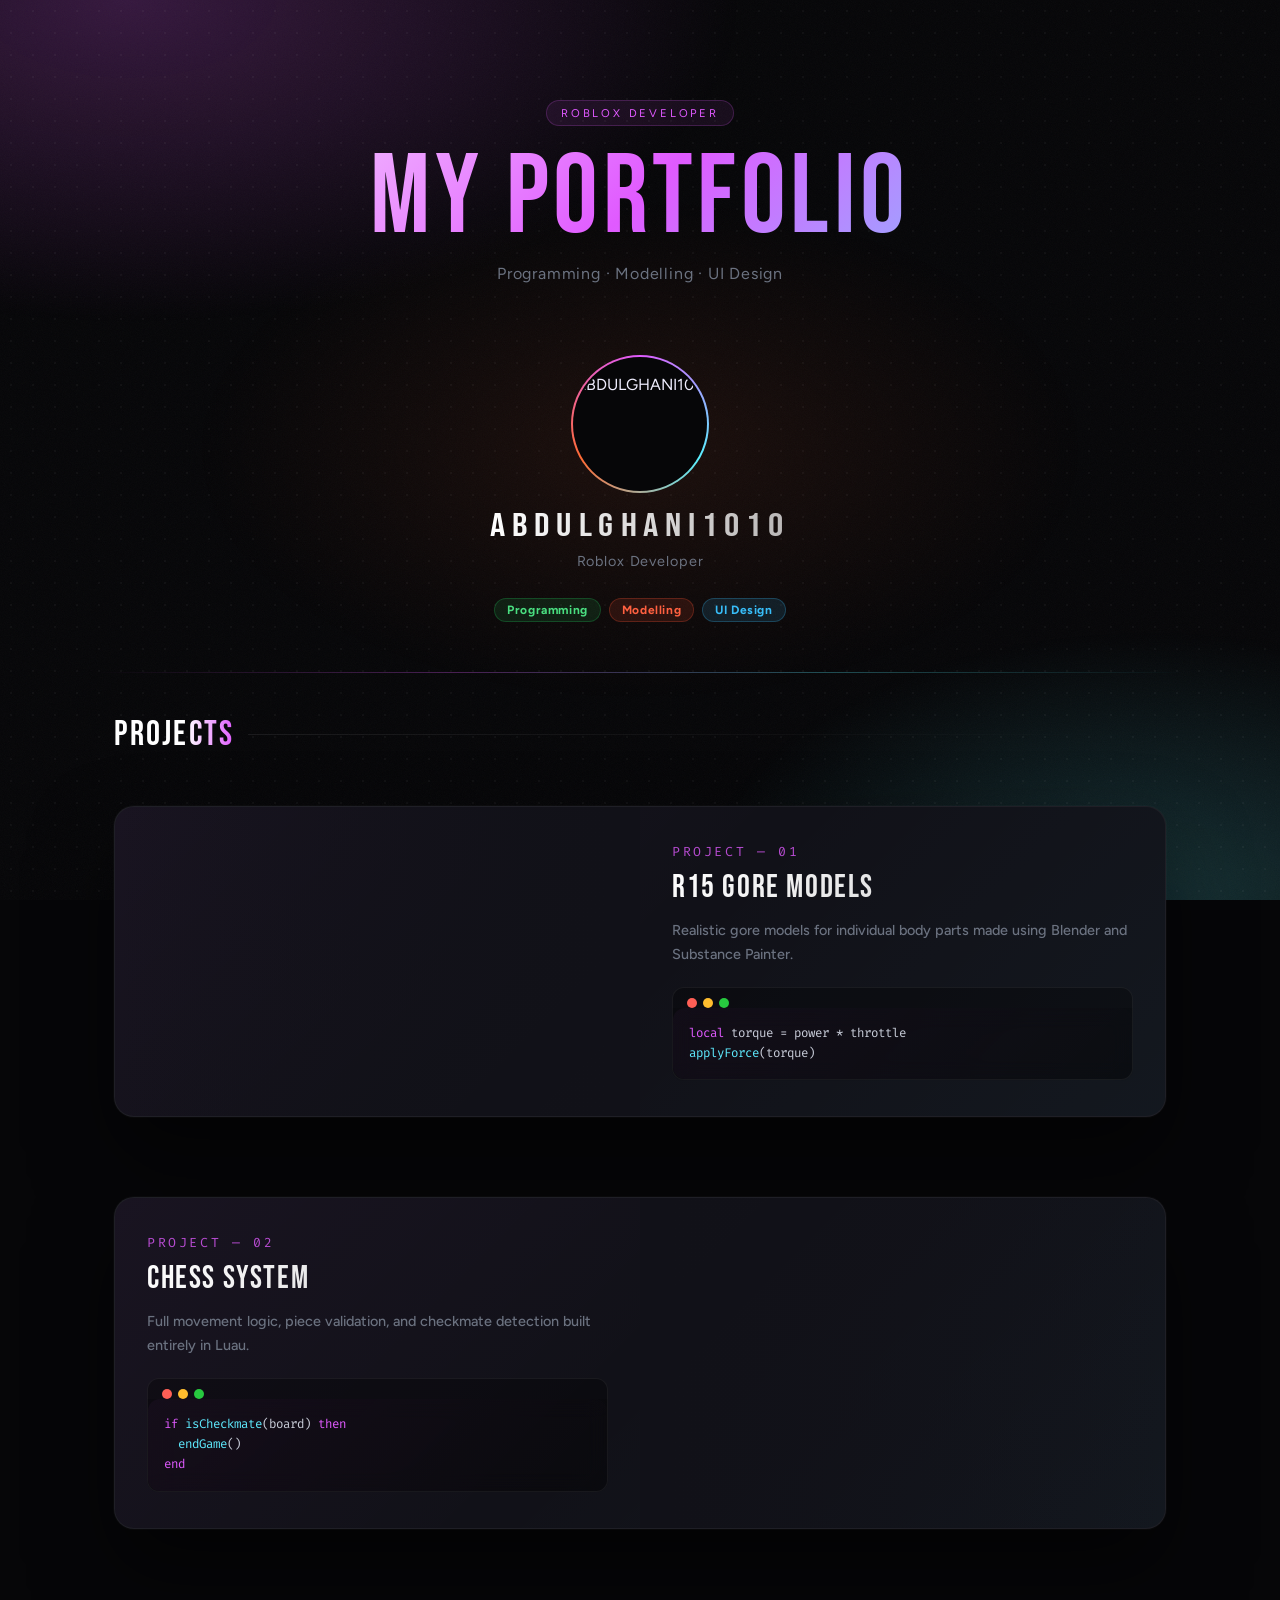
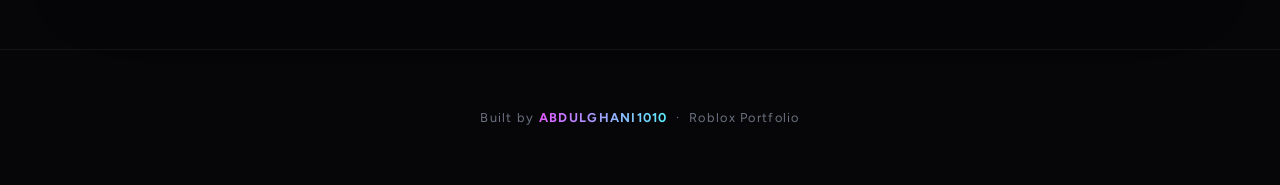
==== index.html @ f11e4d40 "Update index.html" ====
<!DOCTYPE html>
<html lang="en">
<head>
<meta charset="UTF-8">
<meta name="viewport" content="width=device-width, initial-scale=1.0">
<title>Roblox Portfolio</title>
<link href="https://fonts.googleapis.com/css2?family=Bebas+Neue&family=Figtree:wght@400;500;600;700&family=Fira+Code:wght@400;500&display=swap" rel="stylesheet">
<style>
:root {
  --bg: #060608;
  --surface: #0d0d12;
  --card: #111118;
  --border: rgba(255,255,255,0.06);
  --muted: #6b7280;
  --accent1: #e05aff;
  --accent2: #5af0ff;
  --accent3: #ff6b35;
  --text: #f0eeff;
}

* { box-sizing: border-box; }

body {
  margin: 0;
  font-family: 'Figtree', sans-serif;
  background: var(--bg);
  color: var(--text);
  overflow-x: hidden;
}

/* ── LAYERED BACKGROUND ── */
body::before {
  content: "";
  position: fixed;
  inset: 0;
  background:
    radial-gradient(ellipse 80% 60% at 10% 0%, rgba(224,90,255,0.22) 0%, transparent 60%),
    radial-gradient(ellipse 60% 50% at 90% 100%, rgba(90,240,255,0.18) 0%, transparent 60%),
    radial-gradient(ellipse 50% 40% at 50% 50%, rgba(255,107,53,0.09) 0%, transparent 70%);
  pointer-events: none;
  z-index: 0;
}

/* noise grain overlay */
body::after {
  content: "";
  position: fixed;
  inset: 0;
  opacity: 0.035;
  background-image: url("data:image/svg+xml,%3Csvg viewBox='0 0 256 256' xmlns='http://www.w3.org/2000/svg'%3E%3Cfilter id='n'%3E%3CfeTurbulence type='fractalNoise' baseFrequency='0.9' numOctaves='4' stitchTiles='stitch'/%3E%3C/filter%3E%3Crect width='100%25' height='100%25' filter='url(%23n)'/%3E%3C/svg%3E");
  background-size: 200px 200px;
  pointer-events: none;
  z-index: 0;
}

/* dot grid */
.dot-grid {
  position: fixed;
  inset: 0;
  background-image: radial-gradient(rgba(255,255,255,0.04) 1px, transparent 1px);
  background-size: 22px 22px;
  pointer-events: none;
  z-index: 0;
}

/* ── HEADER ── */
header {
  position: relative;
  text-align: center;
  padding: 100px 20px 20px;
  z-index: 1;
}

.header-label {
  display: inline-block;
  font-size: 0.7rem;
  letter-spacing: 0.25em;
  text-transform: uppercase;
  color: var(--accent1);
  background: rgba(224,90,255,0.08);
  border: 1px solid rgba(224,90,255,0.2);
  padding: 5px 14px;
  border-radius: 20px;
  margin-bottom: 20px;
}

h1 {
  font-size: clamp(3.5rem, 9vw, 7rem);
  font-family: 'Bebas Neue', sans-serif;
  font-weight: 400;
  margin: 0;
  line-height: 0.95;
  background: linear-gradient(135deg, #fff 0%, var(--accent1) 50%, var(--accent2) 100%);
  -webkit-background-clip: text;
  -webkit-text-fill-color: transparent;
  background-clip: text;
  letter-spacing: 0.04em;
}

.header-sub {
  color: var(--muted);
  font-size: 1rem;
  margin-top: 12px;
  letter-spacing: 0.05em;
}

/* ── SECTIONS ── */
section {
  max-width: 1100px;
  margin: auto;
  padding: 40px 24px;
  position: relative;
  z-index: 1;
}

/* ── SEPARATOR ── */
.separator {
  height: 1px;
  max-width: 1100px;
  margin: 10px auto 0;
  background: linear-gradient(to right, transparent, rgba(224,90,255,0.3), rgba(90,240,255,0.3), transparent);
  position: relative;
  z-index: 1;
}

/* ── PROFILE ── */
.profile {
  display: flex;
  flex-direction: column;
  align-items: center;
  text-align: center;
  gap: 18px;
}

.avatar-wrap {
  position: relative;
  display: inline-block;
}

.avatar-wrap::before {
  content: "";
  position: absolute;
  inset: -4px;
  border-radius: 50%;
  background: conic-gradient(var(--accent1), var(--accent2), var(--accent3), var(--accent1));
  animation: spin 4s linear infinite;
  z-index: 0;
}

.avatar-wrap::after {
  content: "";
  position: absolute;
  inset: -2px;
  border-radius: 50%;
  background: var(--bg);
  z-index: 1;
}

@keyframes spin { to { transform: rotate(360deg); } }

.profile img {
  position: relative;
  z-index: 2;
  width: 130px;
  height: 130px;
  border-radius: 50%;
  object-fit: cover;
  display: block;
}

.profile-info h2 {
  margin: 0 0 6px;
  font-family: 'Bebas Neue', sans-serif;
  font-size: 2rem;
  font-weight: 400;
  letter-spacing: 0.18em;
  transform: scaleX(1.18);
  display: inline-block;
  background: linear-gradient(90deg, #fff, rgba(255,255,255,0.7));
  -webkit-background-clip: text;
  -webkit-text-fill-color: transparent;
  background-clip: text;
}

.profile-info p {
  margin: 0;
  color: var(--muted);
  font-size: 0.9rem;
  letter-spacing: 0.06em;
}

.tags {
  display: flex;
  gap: 8px;
  flex-wrap: wrap;
  justify-content: center;
  margin-top: 10px;
}

.tag {
  font-size: 0.75rem;
  padding: 4px 12px;
  border-radius: 20px;
  font-weight: 700;
  letter-spacing: 0.05em;
}

.tag:nth-child(1) { background: rgba(34,197,94,0.12); color: #4ade80; border: 1px solid rgba(34,197,94,0.25); }
.tag:nth-child(2) { background: rgba(255,80,50,0.12); color: #ff6040; border: 1px solid rgba(255,80,50,0.25); }
.tag:nth-child(3) { background: rgba(56,189,248,0.12); color: #38bdf8; border: 1px solid rgba(56,189,248,0.25); }

/* ── SECTION HEADING ── */
.section-heading {
  display: flex;
  align-items: center;
  gap: 14px;
  margin-bottom: 50px;
}

.section-heading h2 {
  font-size: 2.2rem;
  font-family: 'Bebas Neue', sans-serif;
  font-weight: 400;
  letter-spacing: 0.06em;
  margin: 0;
  background: linear-gradient(90deg, #fff 60%, var(--accent1));
  -webkit-background-clip: text;
  -webkit-text-fill-color: transparent;
  background-clip: text;
}

.heading-line {
  flex: 1;
  height: 1px;
  background: linear-gradient(to right, rgba(255,255,255,0.08), transparent);
}

.heading-num {
  font-family: 'Fira Code', monospace;
  font-size: 0.7rem;
  color: var(--accent1);
  opacity: 0.6;
}

/* ── PROJECTS ── */
.project {
  display: grid;
  grid-template-columns: 1fr 1fr;
  gap: 0;
  margin-bottom: 80px;
  position: relative;
  border-radius: 20px;
  overflow: hidden;
  background: var(--card);
  border: 1px solid var(--border);
  box-shadow: 0 0 0 1px rgba(255,255,255,0.02), 0 40px 80px rgba(0,0,0,0.5);
  transition: box-shadow 0.4s;
}

.project::before {
  content: "";
  position: absolute;
  inset: 0;
  background: linear-gradient(135deg, rgba(224,90,255,0.04) 0%, transparent 50%, rgba(90,240,255,0.03) 100%);
  pointer-events: none;
  z-index: 0;
}

.project:hover {
  box-shadow: 0 0 0 1px rgba(224,90,255,0.15), 0 60px 100px rgba(0,0,0,0.6), 0 0 60px rgba(224,90,255,0.06);
}

.project.reverse {
  direction: rtl;
}
.project.reverse > * {
  direction: ltr;
}

/* accent bar on hover */
.project::after {
  content: "";
  position: absolute;
  top: 0; left: 0; right: 0;
  height: 2px;
  background: linear-gradient(90deg, var(--accent1), var(--accent2));
  opacity: 0;
  transition: opacity 0.3s;
}
.project:hover::after { opacity: 1; }

.media {
  position: relative;
  min-height: 260px;
  overflow: hidden;
}

/* ── UPDATED GRADIENT FADE ── */
.media::after {
  content: "";
  position: absolute;
  inset: 0;
  /* Fades from transparent to the card color exactly in the center */
  background: linear-gradient(to right, transparent 0%, var(--card) 95%);
  pointer-events: none;
  z-index: 1;
}

/* For alternate projects, reverse the gradient direction */
.project.reverse .media::after {
  background: linear-gradient(to left, transparent 0%, var(--card) 95%);
  transform: none; /* Removes the tilt */
}

.media video {
  width: 100%;
  height: 100%;
  object-fit: cover;
  display: block;
  opacity: 0.85;
  transition: opacity 0.3s, transform 0.5s;
}

.project:hover .media video {
  opacity: 1;
  transform: scale(1.03);
}

.content {
  padding: 36px 32px;
  display: flex;
  flex-direction: column;
  justify-content: center;
  position: relative;
  z-index: 1;
}

.project-num {
  font-family: 'Fira Code', monospace;
  font-size: 0.82rem;
  color: var(--accent1);
  letter-spacing: 0.2em;
  margin-bottom: 10px;
  opacity: 0.8;
}

.content h3 {
  margin: 0 0 12px;
  font-family: 'Bebas Neue', sans-serif;
  font-size: 2rem;
  font-weight: 400;
  letter-spacing: 0.05em;
  line-height: 1.1;
  background: linear-gradient(135deg, #fff 0%, rgba(255,255,255,0.75) 100%);
  -webkit-background-clip: text;
  -webkit-text-fill-color: transparent;
  background-clip: text;
}

.content p {
  color: var(--muted);
  font-size: 0.9rem;
  line-height: 1.7;
  margin: 0 0 20px;
  font-family: 'Figtree', sans-serif;
  font-weight: 500;
}

pre {
  background: rgba(0,0,0,0.4);
  padding: 16px;
  border-radius: 12px;
  overflow-x: auto;
  font-size: 0.78rem;
  border: 1px solid rgba(255,255,255,0.06);
  margin: 0;
  position: relative;
  backdrop-filter: blur(10px);
}

pre::before {
  content: "";
  position: absolute;
  inset: 0;
  border-radius: 12px;
  background: linear-gradient(135deg, rgba(224,90,255,0.04), transparent);
  pointer-events: none;
}

code {
  font-family: 'Fira Code', monospace;
  color: #c9d1d9;
  line-height: 1.6;
}

/* syntax highlights */
code .kw  { color: var(--accent1); }
code .fn  { color: var(--accent2); }
code .str { color: var(--accent3); }
code .num { color: #79c0ff; }

/* code window dots */
.code-wrap {
  position: relative;
}
.code-dots {
  display: flex;
  gap: 6px;
  padding: 10px 14px 0;
  background: rgba(0,0,0,0.3);
  border-radius: 12px 12px 0 0;
  border: 1px solid rgba(255,255,255,0.06);
  border-bottom: none;
}
.code-dots span {
  width: 10px; height: 10px; border-radius: 50%;
}
.code-dots span:nth-child(1) { background: #ff5f56; }
.code-dots span:nth-child(2) { background: #ffbd2e; }
.code-dots span:nth-child(3) { background: #27c93f; }
.code-wrap pre {
  border-top-left-radius: 0;
  border-top-right-radius: 0;
  border-top: none;
}

/* ── FOOTER ── */
footer {
  text-align: center;
  padding: 60px 20px;
  position: relative;
  z-index: 1;
  color: var(--muted);
  font-size: 0.8rem;
  letter-spacing: 0.1em;
  border-top: 1px solid var(--border);
}

footer span {
  background: linear-gradient(90deg, var(--accent1), var(--accent2));
  -webkit-background-clip: text;
  -webkit-text-fill-color: transparent;
  background-clip: text;
  font-weight: 700;
}

/* ── SCROLL FADE IN ── */
.fade-in {
  opacity: 0;
  transform: translateY(28px);
  transition: opacity 0.7s ease, transform 0.7s ease;
}
.fade-in.visible {
  opacity: 1;
  transform: none;
}

@media (max-width: 768px) {
  .project, .project.reverse {
    grid-template-columns: 1fr;
    direction: ltr;
  }
  .media { min-height: 200px; }
  .media::after { background: linear-gradient(to top, var(--card) 0%, transparent 60%) !important; }
  .content { padding: 24px 20px; }
}
</style>
</head>
<body>
<div class="dot-grid"></div>

<header>
  <div class="header-label">Roblox Developer</div>
  <h1>My Portfolio</h1>
  <p class="header-sub">Programming · Modelling · UI Design</p>
</header>

<section>
  <div class="profile fade-in">
    <div class="avatar-wrap">
      <img src="https://tr.rbxcdn.com/30DAY-AvatarHeadshot-11697BC1179169B8BC1C5630C029A08D-Png/150/150/AvatarHeadshot/Webp/noFilter" alt="ABDULGHANI1010">
    </div>
    <div class="profile-info">
      <h2>ABDULGHANI1010</h2>
      <p>Roblox Developer</p>
    </div>
    <div class="tags">
      <div class="tag">Programming</div>
      <div class="tag">Modelling</div>
      <div class="tag">UI Design</div>
    </div>
  </div>
</section>

<div class="separator"></div>

<section>
  <div class="section-heading fade-in">
    <h2>Projects</h2>
    <div class="heading-line"></div>
  </div>
  <div id="projects"></div>
</section>

<footer>
  Built by <span>ABDULGHANI1010</span> &nbsp;·&nbsp; Roblox Portfolio
</footer>

<script>
const projectData = [
  {
    title: "R15 Gore Models",
    desc: "Realistic gore models for individual body parts made using Blender and Substance Painter.",
    video: "https://www.w3schools.com/html/mov_bbb.mp4",
    code: `<span class="kw">local</span> torque = power * throttle\n<span class="fn">applyForce</span>(torque)`
  },
  {
    title: "Chess System",
    desc: "Full movement logic, piece validation, and checkmate detection built entirely in Luau.",
    video: "https://www.w3schools.com/html/mov_bbb.mp4",
    code: `<span class="kw">if</span> <span class="fn">isCheckmate</span>(board) <span class="kw">then</span>\n  <span class="fn">endGame</span>()\n<span class="kw">end</span>`
  }
];

const container = document.getElementById("projects");

projectData.forEach((p, i) => {
  const project = document.createElement("div");
  project.className = "project fade-in" + (i % 2 === 1 ? " reverse" : "");

  project.innerHTML = `
    <div class="media">
      <video src="${p.video}" autoplay muted loop playsinline></video>
    </div>
    <div class="content">
      <div class="project-num">PROJECT — 0${i + 1}</div>
      <h3>${p.title}</h3>
      <p>${p.desc}</p>
      <div class="code-wrap">
        <div class="code-dots">
          <span></span><span></span><span></span>
        </div>
        <pre><code>${p.code}</code></pre>
      </div>
    </div>
  `;
  container.appendChild(project);
});

// scroll fade in
const observer = new IntersectionObserver((entries) => {
  entries.forEach((e, idx) => {
    if (e.isIntersecting) {
      setTimeout(() => e.target.classList.add("visible"), idx * 80);
      observer.unobserve(e.target);
    }
  });
}, { threshold: 0.1 });

document.querySelectorAll(".fade-in").forEach(el => observer.observe(el));
</script>
</body>
</html>
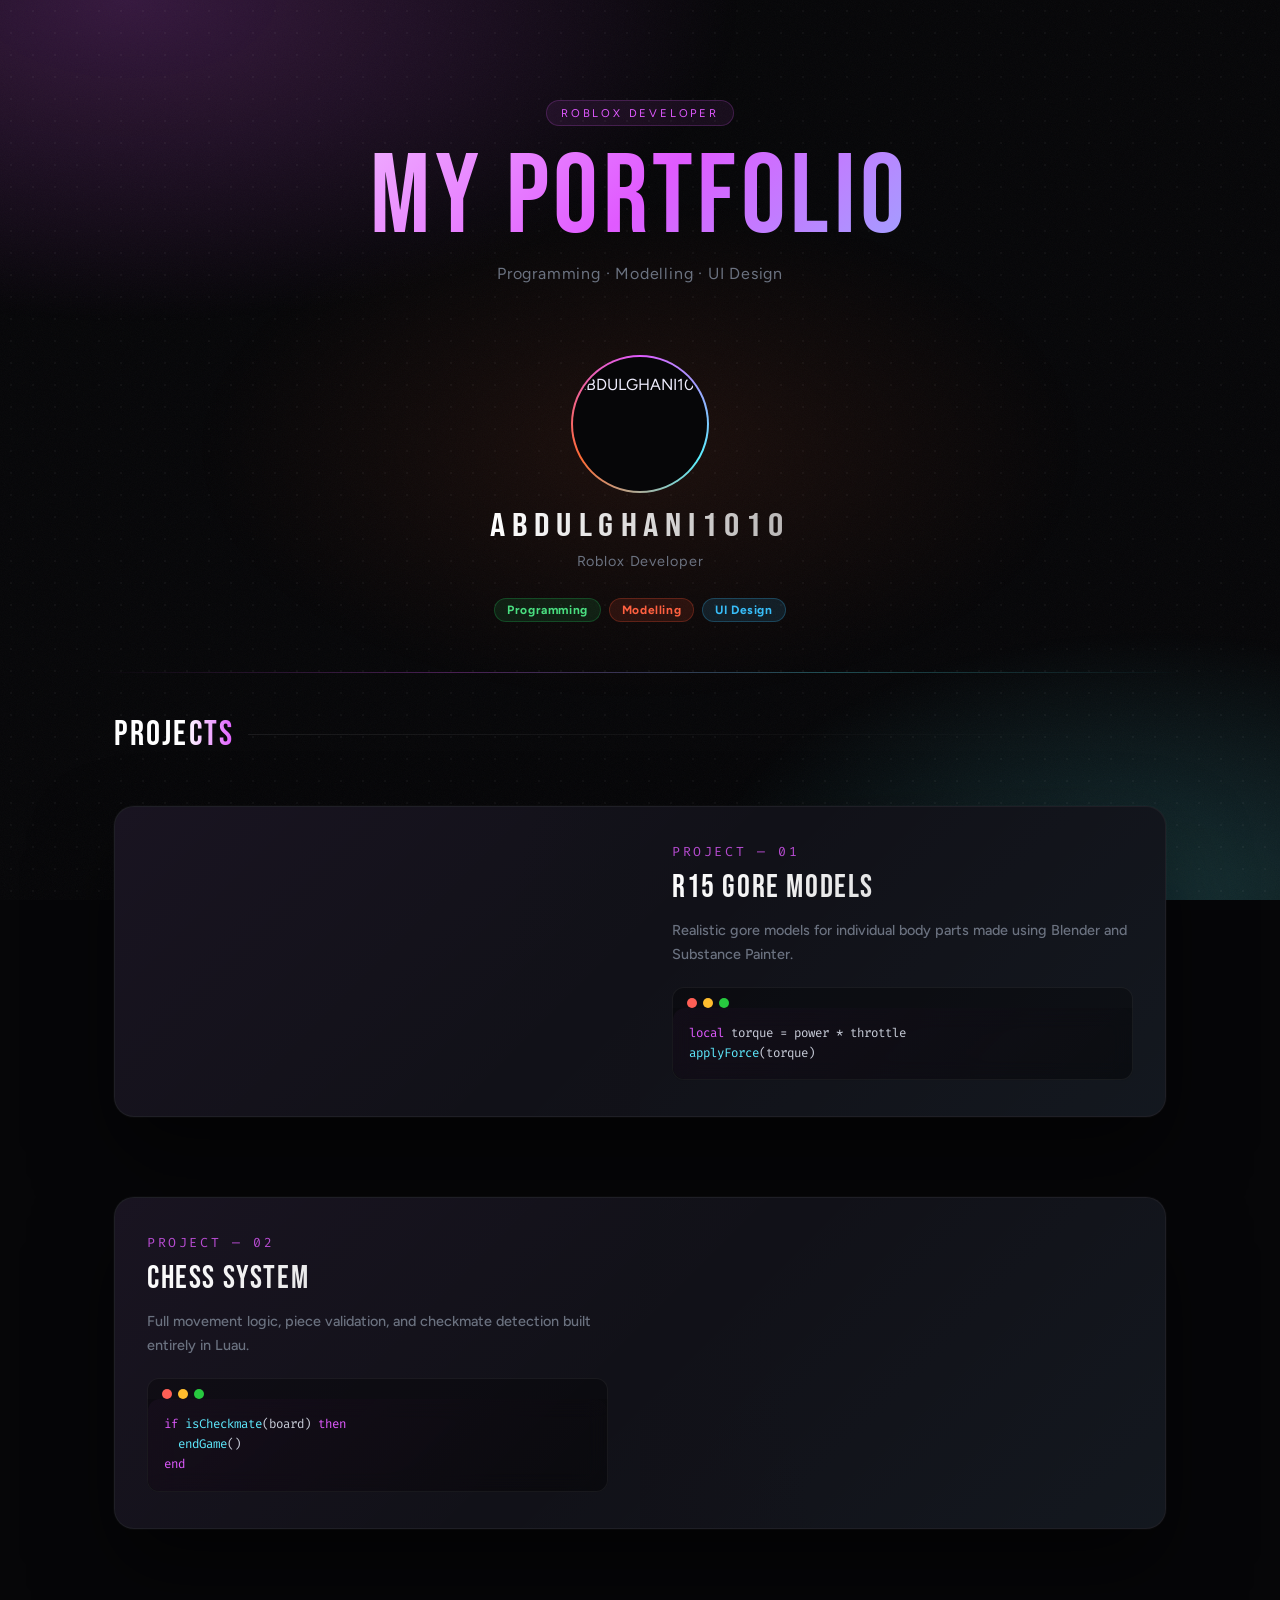
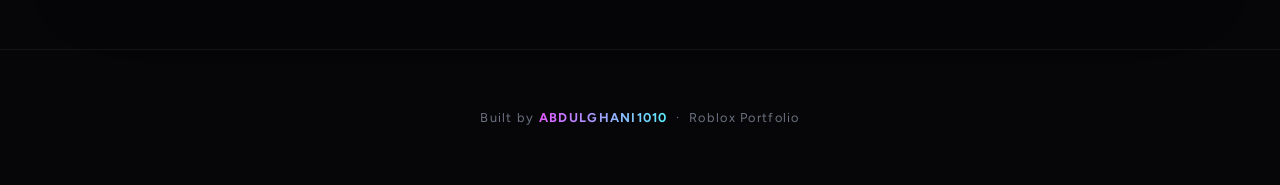
==== commit 8022a63c: "Update gradient transition styles in index.html" ====
--- a/index.html
+++ b/index.html
@@ -295,21 +295,25 @@
   overflow: hidden;
 }
 
-/* ── UPDATED GRADIENT FADE ── */
+/* ── SHORTER, TILTED TRANSITION ── */
 .media::after {
   content: "";
   position: absolute;
-  inset: 0;
-  /* Fades from transparent to the card color exactly in the center */
-  background: linear-gradient(to right, transparent 0%, var(--card) 95%);
+  /* Increased inset to ensure the skew doesn't show gaps at the edges */
+  inset: -10% -25%; 
+  /* The gradient now stays transparent until 60%, making the fade 'shorter' */
+  background: linear-gradient(to right, transparent 60%, var(--card) 85%);
+  transform: skewX(-12deg);
+  transform-origin: bottom right;
   pointer-events: none;
   z-index: 1;
 }
 
-/* For alternate projects, reverse the gradient direction */
+/* Reverse logic for alternating projects */
 .project.reverse .media::after {
-  background: linear-gradient(to left, transparent 0%, var(--card) 95%);
-  transform: none; /* Removes the tilt */
+  background: linear-gradient(to left, transparent 60%, var(--card) 85%);
+  transform: skewX(12deg);
+  transform-origin: bottom left;
 }
 
 .media video {
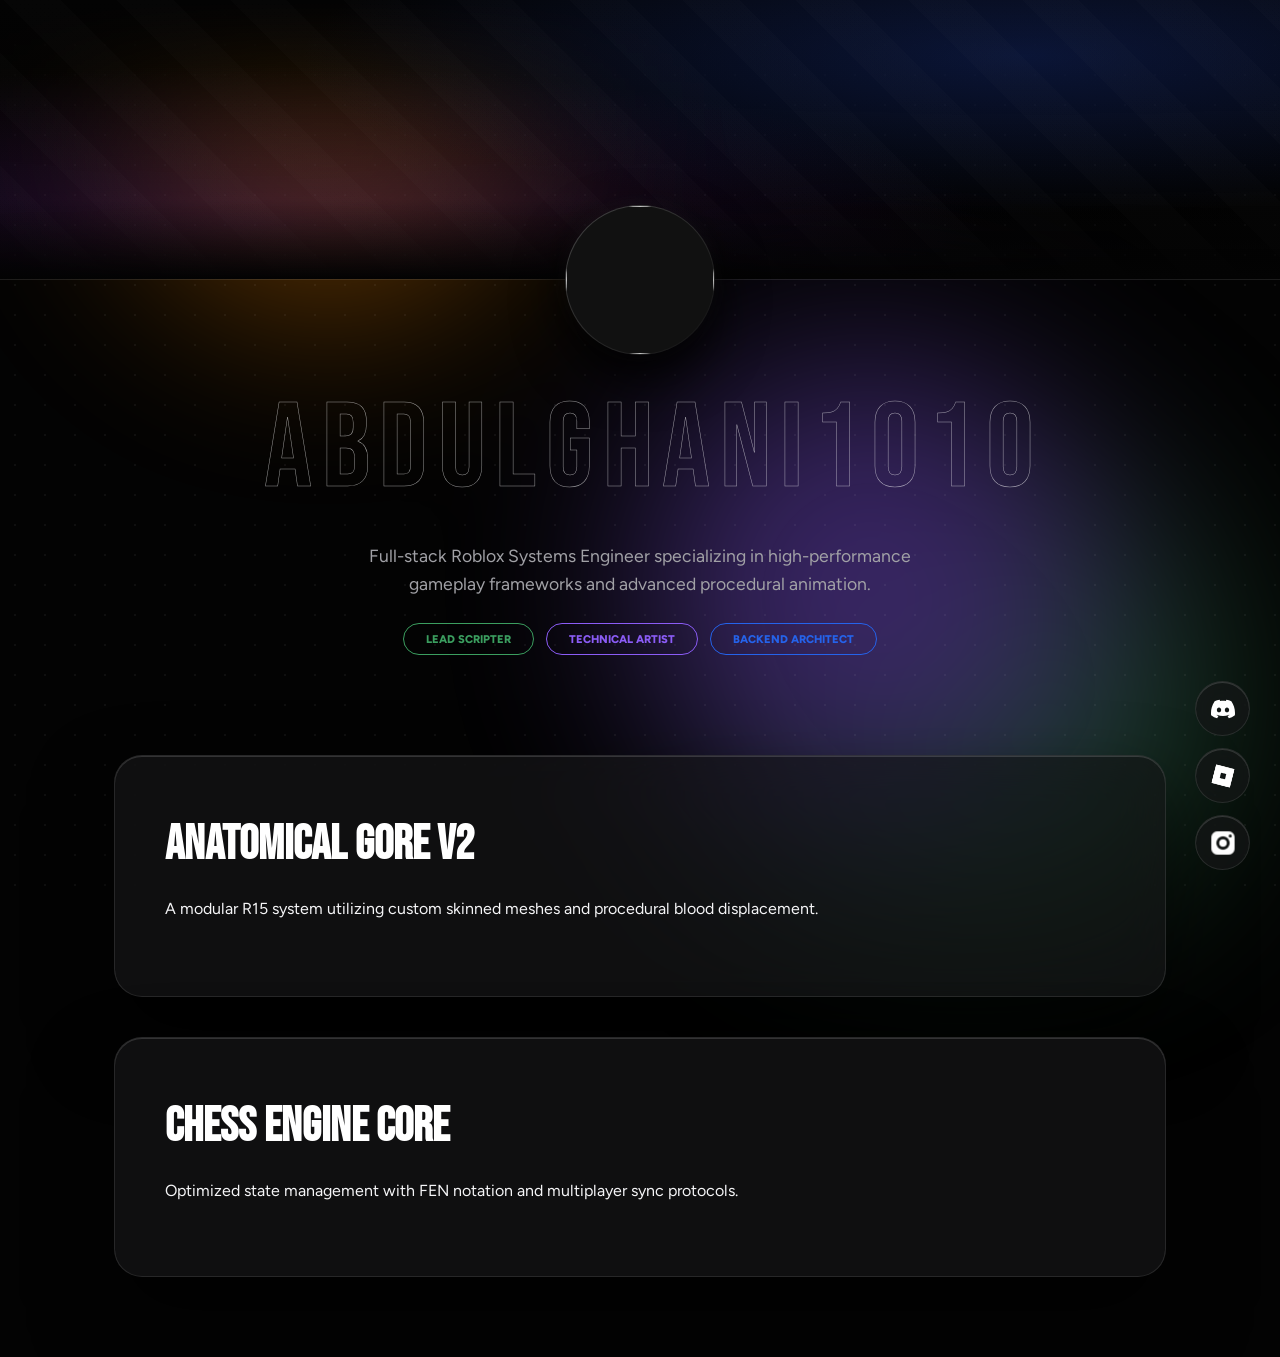
==== commit 588a62b7: "Rename" ====
--- a/index.html
+++ b/index.html
@@ -3,19 +3,27 @@
 <head>
 <meta charset="UTF-8">
 <meta name="viewport" content="width=device-width, initial-scale=1.0">
-<title>Roblox Portfolio</title>
-<link href="https://fonts.googleapis.com/css2?family=Bebas+Neue&family=Figtree:wght@400;500;600;700&family=Fira+Code:wght@400;500&display=swap" rel="stylesheet">
+<title>Roblox Portfolio | ABDULGHANI1010</title>
+<link href="https://fonts.googleapis.com/css2?family=Bebas+Neue&family=Figtree:wght@300;400;500;600;700&family=Fira+Code:wght@400;500&display=swap" rel="stylesheet">
 <style>
 :root {
-  --bg: #060608;
-  --surface: #0d0d12;
-  --card: #111118;
-  --border: rgba(255,255,255,0.06);
-  --muted: #6b7280;
-  --accent1: #e05aff;
-  --accent2: #5af0ff;
-  --accent3: #ff6b35;
-  --text: #f0eeff;
+  --bg: #030303;
+  --card: rgba(22, 22, 24, 0.7);
+  --border: rgba(255, 255, 255, 0.1);
+  --rim-light: rgba(255, 255, 255, 0.15);
+  --muted: #a1a1a6; 
+  --text: #f5f5f7;
+  --glass: blur(24px) saturate(160%);
+  --banner-grad: linear-gradient(135deg, #444 0%, #111 100%);
+  
+  --badge-green: #3b9e5f;
+  --badge-purple: #8b5cf6;
+  --badge-blue: #2563eb;
+
+  --rbx-keyword: #f86d7c;
+  --rbx-function: #84d6f7;
+  --rbx-string: #adf195;
+  --rbx-comment: #666666;
 }
 
 * { box-sizing: border-box; }
@@ -28,540 +36,386 @@
   overflow-x: hidden;
 }
 
-/* ── LAYERED BACKGROUND ── */
-body::before {
-  content: "";
+/* ── BACKGROUND GLOW EFFECT ── */
+.glow-container {
   position: fixed;
   inset: 0;
-  background:
-    radial-gradient(ellipse 80% 60% at 10% 0%, rgba(224,90,255,0.22) 0%, transparent 60%),
-    radial-gradient(ellipse 60% 50% at 90% 100%, rgba(90,240,255,0.18) 0%, transparent 60%),
-    radial-gradient(ellipse 50% 40% at 50% 50%, rgba(255,107,53,0.09) 0%, transparent 70%);
-  pointer-events: none;
-  z-index: 0;
-}
-
-/* noise grain overlay */
-body::after {
-  content: "";
+  z-index: -2;
+  overflow: hidden;
+  filter: blur(100px);
+  opacity: 0.4;
+}
+
+.glow-blob {
+  position: absolute;
+  border-radius: 50%;
+  animation: move 20s infinite alternate;
+}
+
+.orange { width: 400px; height: 400px; background: #ff8c00; top: -10%; left: 10%; }
+.green { width: 500px; height: 500px; background: #3b9e5f; bottom: -5%; right: 5%; animation-delay: -5s; }
+.purple { width: 450px; height: 450px; background: #8b5cf6; top: 40%; left: 50%; animation-delay: -10s; }
+
+@keyframes move {
+  from { transform: translate(0, 0) scale(1); }
+  to { transform: translate(100px, 50px) scale(1.1); }
+}
+
+.bg-layer {
   position: fixed;
   inset: 0;
-  opacity: 0.035;
-  background-image: url("data:image/svg+xml,%3Csvg viewBox='0 0 256 256' xmlns='http://www.w3.org/2000/svg'%3E%3Cfilter id='n'%3E%3CfeTurbulence type='fractalNoise' baseFrequency='0.9' numOctaves='4' stitchTiles='stitch'/%3E%3C/filter%3E%3Crect width='100%25' height='100%25' filter='url(%23n)'/%3E%3C/svg%3E");
-  background-size: 200px 200px;
-  pointer-events: none;
-  z-index: 0;
-}
-
-/* dot grid */
-.dot-grid {
-  position: fixed;
+  z-index: -1;
+  background-image: radial-gradient(rgba(255,255,255,0.05) 1.5px, transparent 1.5px);
+  background-size: 30px 30px;
+}
+
+/* ── ELEGANT BANNER ── */
+.banner {
+  width: 100%;
+  height: 280px;
+  position: relative;
+  background: transparent;
+  display: flex;
+  align-items: center;
+  justify-content: center;
+  overflow: hidden;
+  border-bottom: 1px solid var(--border);
+}
+
+.banner-image {
+  position: absolute;
   inset: 0;
-  background-image: radial-gradient(rgba(255,255,255,0.04) 1px, transparent 1px);
-  background-size: 22px 22px;
-  pointer-events: none;
-  z-index: 0;
-}
-
-/* ── HEADER ── */
-header {
+  z-index: 1;
+  background: 
+    radial-gradient(ellipse at 20% 80%, rgba(88, 28, 135, 0.3) 0%, transparent 50%),
+    radial-gradient(ellipse at 80% 20%, rgba(30, 64, 175, 0.3) 0%, transparent 50%),
+    linear-gradient(180deg, var(--bg) 0%, transparent 100%);
+  animation: bannerPulse 8s ease-in-out infinite;
+}
+
+@keyframes bannerPulse {
+  0%, 100% { opacity: 0.8; }
+  50% { opacity: 1; }
+}
+
+.banner-image::before {
+  content: '';
+  position: absolute;
+  inset: 0;
+  background: repeating-linear-gradient(
+    45deg,
+    transparent,
+    transparent 40px,
+    rgba(255, 255, 255, 0.01) 40px,
+    rgba(255, 255, 255, 0.01) 80px
+  );
+}
+
+.banner-image::after {
+  content: '';
+  position: absolute;
+  bottom: 0;
+  left: 0;
+  right: 0;
+  height: 80px;
+  background: linear-gradient(to top, var(--bg), transparent);
+}
+
+.profile-container {
+  max-width: 800px;
+  margin: -75px auto 60px;
+  padding: 0 24px;
+  text-align: center;
   position: relative;
-  text-align: center;
-  padding: 100px 20px 20px;
-  z-index: 1;
-}
-
-.header-label {
+  z-index: 10;
+}
+
+.profile-img {
+  width: 150px;
+  height: 150px;
+  border-radius: 50%;
+  padding: 1px;
+  background: var(--banner-grad);
   display: inline-block;
-  font-size: 0.7rem;
-  letter-spacing: 0.25em;
-  text-transform: uppercase;
-  color: var(--accent1);
-  background: rgba(224,90,255,0.08);
-  border: 1px solid rgba(224,90,255,0.2);
-  padding: 5px 14px;
-  border-radius: 20px;
-  margin-bottom: 20px;
-}
-
-h1 {
-  font-size: clamp(3.5rem, 9vw, 7rem);
-  font-family: 'Bebas Neue', sans-serif;
-  font-weight: 400;
-  margin: 0;
-  line-height: 0.95;
-  background: linear-gradient(135deg, #fff 0%, var(--accent1) 50%, var(--accent2) 100%);
-  -webkit-background-clip: text;
-  -webkit-text-fill-color: transparent;
-  background-clip: text;
-  letter-spacing: 0.04em;
-}
-
-.header-sub {
+  /* UPDATED BOX SHADOW: Added a deep black shadow and a subtle outer glow */
+  box-shadow: 0 20px 50px rgba(0,0,0,1), 0 0 20px rgba(255,255,255,0.05);
+}
+
+.profile-img img {
+  width: 100%;
+  height: 100%;
+  border-radius: 50%;
+  background: #111;
+  display: block;
+  object-fit: cover;
+}
+
+h1 { 
+  font-family: 'Bebas Neue', sans-serif; 
+  font-size: clamp(3.5rem, 12vw, 7.5rem); 
+  margin: 20px 0 0; 
+  color: transparent;
+  -webkit-text-stroke: 0.5px rgba(255, 255, 255, 0.6);
+  letter-spacing: 0.08em;
+  font-weight: 200;
+}
+
+.profile-description {
+  margin: 20px auto;
   color: var(--muted);
-  font-size: 1rem;
-  margin-top: 12px;
-  letter-spacing: 0.05em;
-}
-
-/* ── SECTIONS ── */
-section {
-  max-width: 1100px;
-  margin: auto;
-  padding: 40px 24px;
+  line-height: 1.6;
+  font-size: 1.1rem;
+  max-width: 600px;
+}
+
+.skill-pills { display: flex; justify-content: center; gap: 12px; margin-top: 25px; }
+.pill { 
+  padding: 8px 22px; 
+  border-radius: 100px; 
+  font-size: 0.7rem; 
+  font-weight: 800; 
+  text-transform: uppercase; 
+  background: transparent;
+  border: 1.5px solid;
+}
+.pill-1 { border-color: var(--badge-green); color: var(--badge-green); }
+.pill-2 { border-color: var(--badge-purple); color: var(--badge-purple); }
+.pill-3 { border-color: var(--badge-blue); color: var(--badge-blue); }
+
+section { max-width: 1100px; margin: 0 auto; padding: 40px 24px; }
+
+/* Collapsed state - hide media, show title/desc */
+.project {
+  display: grid;
+  grid-template-columns: 1fr;
+  background: var(--card);
+  backdrop-filter: var(--glass);
+  border: 1px solid var(--border);
+  border-radius: 28px;
+  margin-bottom: 40px;
+  overflow: hidden;
   position: relative;
-  z-index: 1;
-}
-
-/* ── SEPARATOR ── */
-.separator {
-  height: 1px;
-  max-width: 1100px;
-  margin: 10px auto 0;
-  background: linear-gradient(to right, transparent, rgba(224,90,255,0.3), rgba(90,240,255,0.3), transparent);
-  position: relative;
-  z-index: 1;
-}
-
-/* ── PROFILE ── */
-.profile {
+  box-shadow: inset 0 1px 0 0 var(--rim-light), 0 40px 80px rgba(0,0,0,0.6);
+  cursor: pointer;
+  transition: box-shadow 0.3s ease, transform 0.3s ease;
+}
+
+.project:hover {
+  transform: translateY(-2px);
+  box-shadow: inset 0 1px 0 0 var(--rim-light), 0 50px 100px rgba(0,0,0,0.7);
+}
+
+.project .media {
+  display: none;
+}
+
+.project .content {
+  padding: 60px 50px;
   display: flex;
   flex-direction: column;
-  align-items: center;
-  text-align: center;
-  gap: 18px;
-}
-
-.avatar-wrap {
-  position: relative;
-  display: inline-block;
-}
-
-.avatar-wrap::before {
-  content: "";
-  position: absolute;
-  inset: -4px;
-  border-radius: 50%;
-  background: conic-gradient(var(--accent1), var(--accent2), var(--accent3), var(--accent1));
-  animation: spin 4s linear infinite;
-  z-index: 0;
-}
-
-.avatar-wrap::after {
-  content: "";
-  position: absolute;
-  inset: -2px;
-  border-radius: 50%;
-  background: var(--bg);
-  z-index: 1;
-}
-
-@keyframes spin { to { transform: rotate(360deg); } }
-
-.profile img {
-  position: relative;
-  z-index: 2;
-  width: 130px;
-  height: 130px;
-  border-radius: 50%;
-  object-fit: cover;
+  justify-content: center;
+}
+
+.project .content p {
   display: block;
 }
 
-.profile-info h2 {
-  margin: 0 0 6px;
-  font-family: 'Bebas Neue', sans-serif;
-  font-size: 2rem;
-  font-weight: 400;
-  letter-spacing: 0.18em;
-  transform: scaleX(1.18);
-  display: inline-block;
-  background: linear-gradient(90deg, #fff, rgba(255,255,255,0.7));
-  -webkit-background-clip: text;
-  -webkit-text-fill-color: transparent;
-  background-clip: text;
-}
-
-.profile-info p {
-  margin: 0;
-  color: var(--muted);
-  font-size: 0.9rem;
-  letter-spacing: 0.06em;
-}
-
-.tags {
-  display: flex;
-  gap: 8px;
-  flex-wrap: wrap;
-  justify-content: center;
-  margin-top: 10px;
-}
-
-.tag {
-  font-size: 0.75rem;
-  padding: 4px 12px;
-  border-radius: 20px;
-  font-weight: 700;
-  letter-spacing: 0.05em;
-}
-
-.tag:nth-child(1) { background: rgba(34,197,94,0.12); color: #4ade80; border: 1px solid rgba(34,197,94,0.25); }
-.tag:nth-child(2) { background: rgba(255,80,50,0.12); color: #ff6040; border: 1px solid rgba(255,80,50,0.25); }
-.tag:nth-child(3) { background: rgba(56,189,248,0.12); color: #38bdf8; border: 1px solid rgba(56,189,248,0.25); }
-
-/* ── SECTION HEADING ── */
-.section-heading {
-  display: flex;
-  align-items: center;
-  gap: 14px;
-  margin-bottom: 50px;
-}
-
-.section-heading h2 {
-  font-size: 2.2rem;
-  font-family: 'Bebas Neue', sans-serif;
-  font-weight: 400;
-  letter-spacing: 0.06em;
-  margin: 0;
-  background: linear-gradient(90deg, #fff 60%, var(--accent1));
-  -webkit-background-clip: text;
-  -webkit-text-fill-color: transparent;
-  background-clip: text;
-}
-
-.heading-line {
-  flex: 1;
-  height: 1px;
-  background: linear-gradient(to right, rgba(255,255,255,0.08), transparent);
-}
-
-.heading-num {
-  font-family: 'Fira Code', monospace;
-  font-size: 0.7rem;
-  color: var(--accent1);
-  opacity: 0.6;
-}
-
-/* ── PROJECTS ── */
-.project {
-  display: grid;
-  grid-template-columns: 1fr 1fr;
-  gap: 0;
-  margin-bottom: 80px;
-  position: relative;
-  border-radius: 20px;
+.content h3 { font-family: 'Bebas Neue', sans-serif; font-size: 3rem; margin: 0 0 10px; color: #fff; }
+
+.project .code-window {
+  max-height: 0;
+  opacity: 0;
   overflow: hidden;
   background: var(--card);
+  backdrop-filter: var(--glass);
   border: 1px solid var(--border);
-  box-shadow: 0 0 0 1px rgba(255,255,255,0.02), 0 40px 80px rgba(0,0,0,0.5);
-  transition: box-shadow 0.4s;
-}
-
-.project::before {
-  content: "";
-  position: absolute;
-  inset: 0;
-  background: linear-gradient(135deg, rgba(224,90,255,0.04) 0%, transparent 50%, rgba(90,240,255,0.03) 100%);
-  pointer-events: none;
-  z-index: 0;
-}
-
-.project:hover {
-  box-shadow: 0 0 0 1px rgba(224,90,255,0.15), 0 60px 100px rgba(0,0,0,0.6), 0 0 60px rgba(224,90,255,0.06);
-}
-
-.project.reverse {
-  direction: rtl;
-}
-.project.reverse > * {
-  direction: ltr;
-}
-
-/* accent bar on hover */
-.project::after {
-  content: "";
-  position: absolute;
-  top: 0; left: 0; right: 0;
-  height: 2px;
-  background: linear-gradient(90deg, var(--accent1), var(--accent2));
-  opacity: 0;
-  transition: opacity 0.3s;
-}
-.project:hover::after { opacity: 1; }
-
-.media {
+  border-radius: 12px;
+}
+
+/* Expanded state - show media and details */
+.project.expanded {
+  grid-template-columns: 1.15fr 0.85fr;
+}
+
+.project.expanded .media {
+  display: block;
   position: relative;
-  min-height: 260px;
-  overflow: hidden;
-}
-
-/* ── SHORTER, TILTED TRANSITION ── */
-.media::after {
-  content: "";
-  position: absolute;
-  /* Increased inset to ensure the skew doesn't show gaps at the edges */
-  inset: -10% -25%; 
-  /* The gradient now stays transparent until 60%, making the fade 'shorter' */
-  background: linear-gradient(to right, transparent 60%, var(--card) 85%);
-  transform: skewX(-12deg);
-  transform-origin: bottom right;
-  pointer-events: none;
+  background: #000;
   z-index: 1;
-}
-
-/* Reverse logic for alternating projects */
-.project.reverse .media::after {
-  background: linear-gradient(to left, transparent 60%, var(--card) 85%);
-  transform: skewX(12deg);
-  transform-origin: bottom left;
-}
-
-.media video {
+  clip-path: polygon(0 0, 100% 0, 85% 100%, 0 100%);
+}
+
+.project.expanded.reverse {
+  grid-template-columns: 0.85fr 1.15fr;
+}
+
+.project.expanded.reverse .media {
+  grid-column: 2;
+  clip-path: polygon(15% 0, 100% 0, 100% 100%, 0 100%);
+}
+
+.project.expanded .media video {
   width: 100%;
   height: 100%;
   object-fit: cover;
   display: block;
-  opacity: 0.85;
-  transition: opacity 0.3s, transform 0.5s;
-}
-
-.project:hover .media video {
+}
+
+.project.expanded .content {
+  padding: 60px 50px;
+}
+
+.project.expanded.reverse .content {
+  grid-column: 1;
+  grid-row: 1;
+}
+
+.project.expanded .code-window {
+  max-height: 500px;
   opacity: 1;
-  transform: scale(1.03);
-}
-
-.content {
-  padding: 36px 32px;
+}
+
+.project-header {
+  cursor: pointer;
+  user-select: none;
+}
+
+.window-header {
+  background: #1e1e1e;
+  padding: 12px 16px;
   display: flex;
-  flex-direction: column;
-  justify-content: center;
-  position: relative;
-  z-index: 1;
-}
-
-.project-num {
-  font-family: 'Fira Code', monospace;
-  font-size: 0.82rem;
-  color: var(--accent1);
-  letter-spacing: 0.2em;
-  margin-bottom: 10px;
-  opacity: 0.8;
-}
-
-.content h3 {
-  margin: 0 0 12px;
-  font-family: 'Bebas Neue', sans-serif;
-  font-size: 2rem;
-  font-weight: 400;
-  letter-spacing: 0.05em;
-  line-height: 1.1;
-  background: linear-gradient(135deg, #fff 0%, rgba(255,255,255,0.75) 100%);
-  -webkit-background-clip: text;
-  -webkit-text-fill-color: transparent;
-  background-clip: text;
-}
-
-.content p {
-  color: var(--muted);
-  font-size: 0.9rem;
-  line-height: 1.7;
-  margin: 0 0 20px;
-  font-family: 'Figtree', sans-serif;
-  font-weight: 500;
-}
-
-pre {
-  background: rgba(0,0,0,0.4);
-  padding: 16px;
-  border-radius: 12px;
-  overflow-x: auto;
-  font-size: 0.78rem;
-  border: 1px solid rgba(255,255,255,0.06);
-  margin: 0;
-  position: relative;
-  backdrop-filter: blur(10px);
-}
-
-pre::before {
-  content: "";
-  position: absolute;
-  inset: 0;
-  border-radius: 12px;
-  background: linear-gradient(135deg, rgba(224,90,255,0.04), transparent);
-  pointer-events: none;
-}
-
-code {
-  font-family: 'Fira Code', monospace;
-  color: #c9d1d9;
-  line-height: 1.6;
-}
-
-/* syntax highlights */
-code .kw  { color: var(--accent1); }
-code .fn  { color: var(--accent2); }
-code .str { color: var(--accent3); }
-code .num { color: #79c0ff; }
-
-/* code window dots */
-.code-wrap {
-  position: relative;
-}
-.code-dots {
-  display: flex;
-  gap: 6px;
-  padding: 10px 14px 0;
-  background: rgba(0,0,0,0.3);
-  border-radius: 12px 12px 0 0;
-  border: 1px solid rgba(255,255,255,0.06);
-  border-bottom: none;
-}
-.code-dots span {
-  width: 10px; height: 10px; border-radius: 50%;
-}
-.code-dots span:nth-child(1) { background: #ff5f56; }
-.code-dots span:nth-child(2) { background: #ffbd2e; }
-.code-dots span:nth-child(3) { background: #27c93f; }
-.code-wrap pre {
-  border-top-left-radius: 0;
-  border-top-right-radius: 0;
-  border-top: none;
-}
-
-/* ── FOOTER ── */
-footer {
-  text-align: center;
-  padding: 60px 20px;
-  position: relative;
-  z-index: 1;
-  color: var(--muted);
-  font-size: 0.8rem;
-  letter-spacing: 0.1em;
-  border-top: 1px solid var(--border);
-}
-
-footer span {
-  background: linear-gradient(90deg, var(--accent1), var(--accent2));
-  -webkit-background-clip: text;
-  -webkit-text-fill-color: transparent;
-  background-clip: text;
-  font-weight: 700;
-}
-
-/* ── SCROLL FADE IN ── */
-.fade-in {
-  opacity: 0;
-  transform: translateY(28px);
-  transition: opacity 0.7s ease, transform 0.7s ease;
-}
-.fade-in.visible {
-  opacity: 1;
-  transform: none;
-}
-
-@media (max-width: 768px) {
-  .project, .project.reverse {
-    grid-template-columns: 1fr;
-    direction: ltr;
-  }
-  .media { min-height: 200px; }
-  .media::after { background: linear-gradient(to top, var(--card) 0%, transparent 60%) !important; }
-  .content { padding: 24px 20px; }
+  gap: 8px;
+  border-bottom: 1px solid #2a2a2a;
+}
+
+.dot { width: 12px; height: 12px; border-radius: 50%; }
+.dot.red { background: #ff5f56; }
+.dot.yellow { background: #ffbd2e; }
+.dot.green { background: #27c93f; }
+
+pre { padding: 20px; margin: 0; font-size: 0.85rem; overflow-x: auto; }
+code { font-family: 'Fira Code', monospace; color: #fff; }
+code .kw { color: var(--rbx-keyword); }
+code .fn { color: var(--rbx-function); }
+code .str { color: var(--rbx-string); }
+code .cm { color: var(--rbx-comment); }
+
+.contact-dock { position: fixed; bottom: 30px; right: 30px; display: flex; flex-direction: column; gap: 12px; z-index: 100; }
+.contact-btn {
+  width: 55px; height: 55px; border-radius: 50%; background: var(--card); backdrop-filter: var(--glass);
+  border: 1px solid var(--border); display: flex; align-items: center; justify-content: center;
+  box-shadow: inset 0 1px 0 0 var(--rim-light); transition: 0.3s;
+}
+.contact-btn:hover { transform: scale(1.1); background: #fff; }
+.contact-btn:hover svg { fill: #000; }
+.contact-btn:hover img { filter: brightness(0); }
+.contact-btn svg { width: 24px; height: 24px; fill: #fff; }
+.contact-btn img { width: 24px; height: 24px; filter: brightness(0) invert(1); }
+
+.fade-in { opacity: 0; transform: translateY(40px); transition: 1.2s ease-out; }
+.fade-in.visible { opacity: 1; transform: none; }
+
+@media (max-width: 900px) {
+  .project.expanded, .project.expanded.reverse { grid-template-columns: 1fr; }
+  .project.expanded .media { clip-path: none !important; height: 250px; }
+  .project.expanded.reverse .media { grid-column: 1; }
+  .project.expanded.reverse .content { grid-row: auto; }
 }
 </style>
 </head>
 <body>
-<div class="dot-grid"></div>
-
-<header>
-  <div class="header-label">Roblox Developer</div>
-  <h1>My Portfolio</h1>
-  <p class="header-sub">Programming · Modelling · UI Design</p>
-</header>
-
-<section>
-  <div class="profile fade-in">
-    <div class="avatar-wrap">
-      <img src="https://tr.rbxcdn.com/30DAY-AvatarHeadshot-11697BC1179169B8BC1C5630C029A08D-Png/150/150/AvatarHeadshot/Webp/noFilter" alt="ABDULGHANI1010">
-    </div>
-    <div class="profile-info">
-      <h2>ABDULGHANI1010</h2>
-      <p>Roblox Developer</p>
-    </div>
-    <div class="tags">
-      <div class="tag">Programming</div>
-      <div class="tag">Modelling</div>
-      <div class="tag">UI Design</div>
-    </div>
+
+<div class="glow-container">
+  <div class="glow-blob orange"></div>
+  <div class="glow-blob green"></div>
+  <div class="glow-blob purple"></div>
+</div>
+
+<div class="bg-layer"></div>
+
+<div class="banner">
+  <div class="banner-image"></div>
+</div>
+
+<div class="profile-container fade-in">
+  <div class="profile-img">
+    <img src="https://tr.rbxcdn.com/30DAY-AvatarHeadshot-11697BC1179169B8BC1C5630C029A08D-Png/150/150/AvatarHeadshot/Webp/noFilter">
   </div>
-</section>
-
-<div class="separator"></div>
-
-<section>
-  <div class="section-heading fade-in">
-    <h2>Projects</h2>
-    <div class="heading-line"></div>
+  <h1>ABDULGHANI1010</h1>
+  <p class="profile-description">
+    Full-stack Roblox Systems Engineer specializing in high-performance gameplay frameworks and advanced procedural animation.
+  </p>
+  <div class="skill-pills">
+    <div class="pill pill-1">Lead Scripter</div>
+    <div class="pill pill-2">Technical Artist</div>
+    <div class="pill pill-3">Backend Architect</div>
   </div>
-  <div id="projects"></div>
-</section>
-
-<footer>
-  Built by <span>ABDULGHANI1010</span> &nbsp;·&nbsp; Roblox Portfolio
-</footer>
+</div>
+
+<section id="projects"></section>
+
+<div class="contact-dock">
+  <a href="#" class="contact-btn">
+    <img src="images/discord.svg" alt="Discord" width="24" height="24">
+  </a>
+  <a href="#" class="contact-btn">
+    <img src="images/roblox.svg" alt="Roblox" width="24" height="24">
+  </a>
+  <a href="#" class="contact-btn">
+    <img src="images/instagram.svg" alt="Instagram" width="24" height="24">
+  </a>
+</div>
 
 <script>
 const projectData = [
-  {
-    title: "R15 Gore Models",
-    desc: "Realistic gore models for individual body parts made using Blender and Substance Painter.",
+  { 
+    title: "Anatomical Gore v2", 
+    desc: "A modular R15 system utilizing custom skinned meshes and procedural blood displacement.", 
     video: "https://www.w3schools.com/html/mov_bbb.mp4",
-    code: `<span class="kw">local</span> torque = power * throttle\n<span class="fn">applyForce</span>(torque)`
+    code: `<span class="cm">-- Server Side Damage</span>\n<span class="kw">local</span> injury <span class="op">=</span> <span class="fn">GoreHandler.new</span>(hit)\ninjury:<span class="fn">ApplyDamage</span>(<span class="str">"Piercing"</span>)`
   },
-  {
-    title: "Chess System",
-    desc: "Full movement logic, piece validation, and checkmate detection built entirely in Luau.",
+  { 
+    title: "Chess Engine Core", 
+    desc: "Optimized state management with FEN notation and multiplayer sync protocols.", 
     video: "https://www.w3schools.com/html/mov_bbb.mp4",
-    code: `<span class="kw">if</span> <span class="fn">isCheckmate</span>(board) <span class="kw">then</span>\n  <span class="fn">endGame</span>()\n<span class="kw">end</span>`
+    code: null 
   }
 ];
 
 const container = document.getElementById("projects");
-
 projectData.forEach((p, i) => {
+  const isRev = i % 2 === 1;
   const project = document.createElement("div");
-  project.className = "project fade-in" + (i % 2 === 1 ? " reverse" : "");
+  project.className = `project fade-in ${isRev ? 'reverse' : ''}`;
+  
+  const codeHtml = p.code ? `
+    <div class="code-window">
+      <div class="window-header">
+        <div class="dot red"></div><div class="dot yellow"></div><div class="dot green"></div>
+      </div>
+      <pre><code>${p.code}</code></pre>
+    </div>` : '';
 
   project.innerHTML = `
-    <div class="media">
-      <video src="${p.video}" autoplay muted loop playsinline></video>
-    </div>
+    <div class="media"><video src="${p.video}" autoplay muted loop playsinline></video></div>
     <div class="content">
-      <div class="project-num">PROJECT — 0${i + 1}</div>
-      <h3>${p.title}</h3>
-      <p>${p.desc}</p>
-      <div class="code-wrap">
-        <div class="code-dots">
-          <span></span><span></span><span></span>
+        <div class="project-header">
+          <h3>${p.title}</h3>
         </div>
-        <pre><code>${p.code}</code></pre>
-      </div>
+        <p>${p.desc}</p>
+        ${codeHtml}
     </div>
   `;
   container.appendChild(project);
+  
+  // Add click handler for expand/collapse (click anywhere on the card)
+  project.addEventListener('click', () => {
+    project.classList.toggle('expanded');
+  });
 });
 
-// scroll fade in
-const observer = new IntersectionObserver((entries) => {
-  entries.forEach((e, idx) => {
-    if (e.isIntersecting) {
-      setTimeout(() => e.target.classList.add("visible"), idx * 80);
-      observer.unobserve(e.target);
-    }
-  });
-}, { threshold: 0.1 });
-
-document.querySelectorAll(".fade-in").forEach(el => observer.observe(el));
+const obs = new IntersectionObserver((es) => es.forEach(e => { if(e.isIntersecting) e.target.classList.add("visible"); }), {threshold:0.1});
+document.querySelectorAll(".fade-in").forEach(el => obs.observe(el));
 </script>
 </body>
-</html>
+</html>
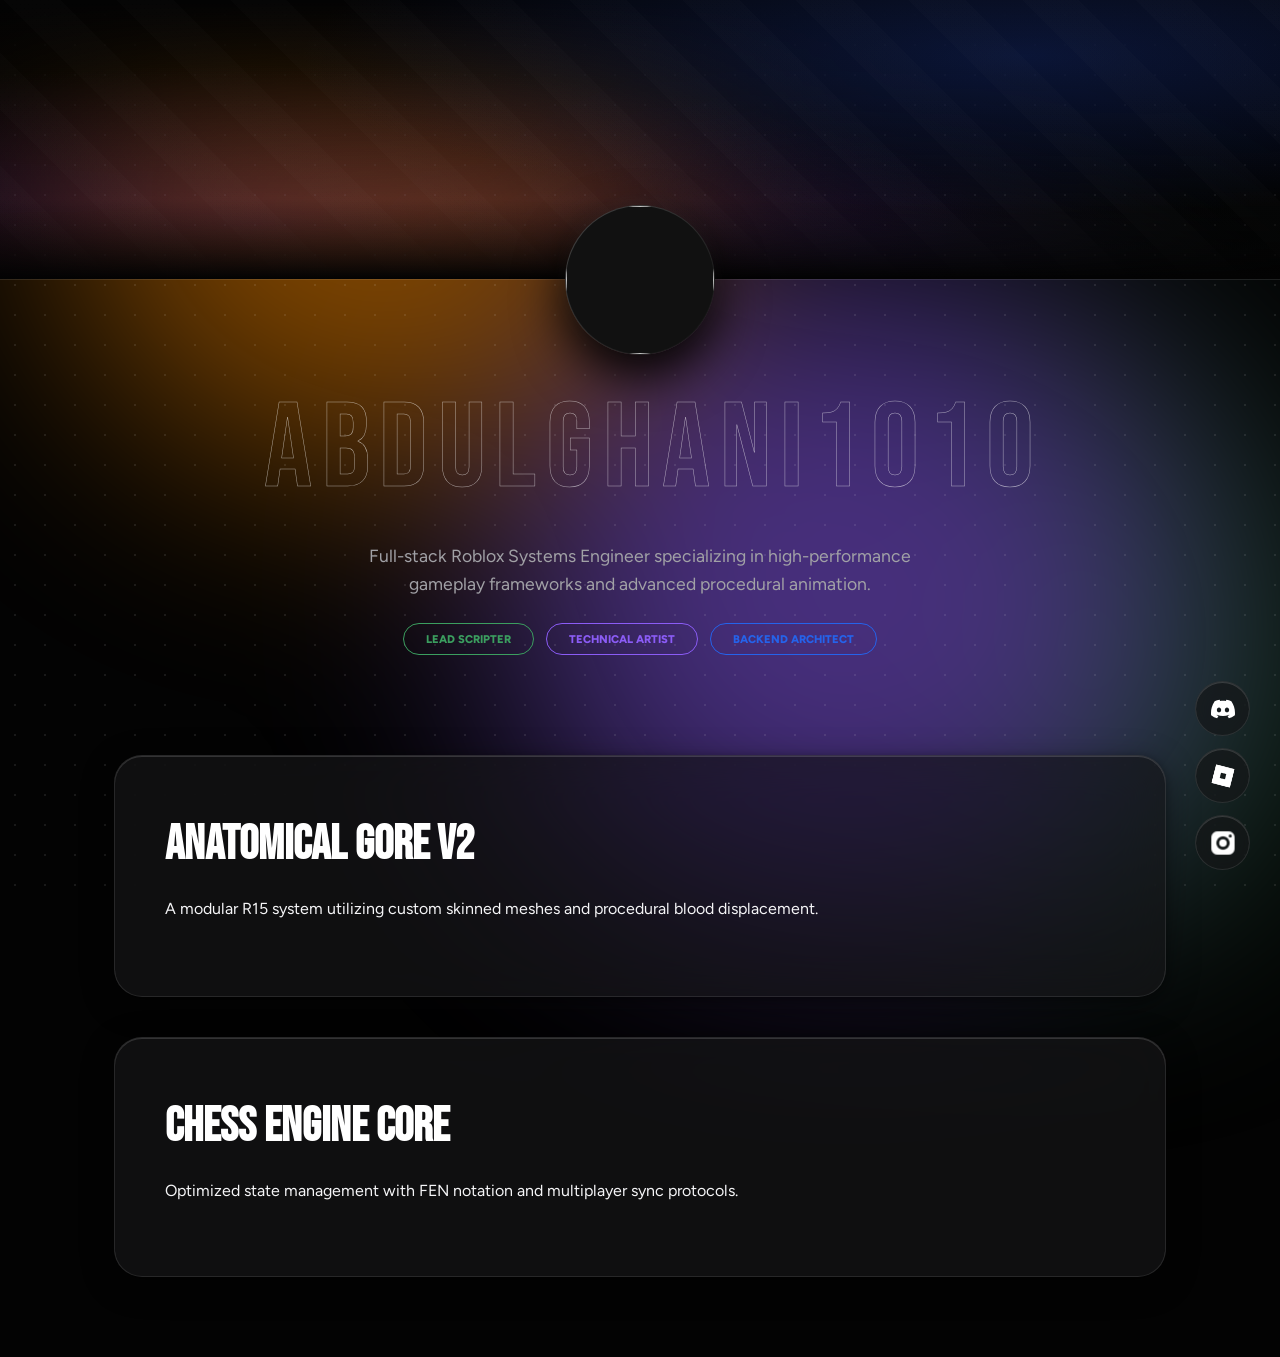
==== commit 17558e86: "Update index.html" ====
--- a/index.html
+++ b/index.html
@@ -42,30 +42,49 @@
   inset: 0;
   z-index: -2;
   overflow: hidden;
-  filter: blur(100px);
-  opacity: 0.4;
+  filter: blur(120px);
+  opacity: 0.5;
 }
 
 .glow-blob {
   position: absolute;
   border-radius: 50%;
-  animation: move 20s infinite alternate;
-}
-
-.orange { width: 400px; height: 400px; background: #ff8c00; top: -10%; left: 10%; }
-.green { width: 500px; height: 500px; background: #3b9e5f; bottom: -5%; right: 5%; animation-delay: -5s; }
-.purple { width: 450px; height: 450px; background: #8b5cf6; top: 40%; left: 50%; animation-delay: -10s; }
-
-@keyframes move {
-  from { transform: translate(0, 0) scale(1); }
-  to { transform: translate(100px, 50px) scale(1.1); }
+}
+
+.orange { width: 600px; height: 600px; background: #ff8c00; top: -15%; left: 5%; animation: blobMove1 25s infinite ease-in-out; }
+.green { width: 700px; height: 700px; background: #3b9e5f; bottom: -10%; right: 0%; animation: blobMove2 30s infinite ease-in-out; }
+.purple { width: 650px; height: 650px; background: #8b5cf6; top: 30%; left: 40%; animation: blobMove3 28s infinite ease-in-out; }
+
+@keyframes blobMove1 {
+  0% { transform: translate(0, 0) scale(1); }
+  25% { transform: translate(150px, -100px) scale(1.15); }
+  50% { transform: translate(-80px, 80px) scale(0.9); }
+  75% { transform: translate(60px, 150px) scale(1.1); }
+  100% { transform: translate(-120px, -60px) scale(1.05); }
+}
+
+@keyframes blobMove2 {
+  0% { transform: translate(0, 0) scale(1); }
+  20% { transform: translate(-120px, 80px) scale(1.2); }
+  40% { transform: translate(80px, -60px) scale(0.85); }
+  60% { transform: translate(-50px, -100px) scale(1.1); }
+  80% { transform: translate(100px, 50px) scale(0.95); }
+  100% { transform: translate(-70px, -40px) scale(1.15); }
+}
+
+@keyframes blobMove3 {
+  0% { transform: translate(0, 0) scale(1); }
+  30% { transform: translate(100px, 120px) scale(1.1); }
+  50% { transform: translate(-150px, -80px) scale(0.9); }
+  70% { transform: translate(50px, -50px) scale(1.2); }
+  100% { transform: translate(-80px, 100px) scale(1.05); }
 }
 
 .bg-layer {
   position: fixed;
   inset: 0;
   z-index: -1;
-  background-image: radial-gradient(rgba(255,255,255,0.05) 1.5px, transparent 1.5px);
+  background-image: radial-gradient(rgba(255,255,255,0.09) 1.5px, transparent 1.5px);
   background-size: 30px 30px;
 }
 
@@ -195,14 +214,21 @@
   margin-bottom: 40px;
   overflow: hidden;
   position: relative;
-  box-shadow: inset 0 1px 0 0 var(--rim-light), 0 40px 80px rgba(0,0,0,0.6);
+  box-shadow: inset 0 1px 0 0 var(--rim-light), 0 8px 32px rgba(0,0,0,0.4), 0 2px 8px rgba(0,0,0,0.3);
   cursor: pointer;
-  transition: box-shadow 0.3s ease, transform 0.3s ease;
+  transition: all 0.1s ease;
+  user-select: none;
 }
 
 .project:hover {
-  transform: translateY(-2px);
-  box-shadow: inset 0 1px 0 0 var(--rim-light), 0 50px 100px rgba(0,0,0,0.7);
+  transform: translateY(-4px);
+  border-color: rgba(255,255,255,0.3);
+  box-shadow: inset 0 1px 0 0 var(--rim-light), 0 16px 48px rgba(0,0,0,0.5), 0 4px 16px rgba(0,0,0,0.4);
+}
+
+.project:active {
+  transform: translateY(-1px) scale(0.99);
+  box-shadow: inset 0 1px 0 0 var(--rim-light), 0 4px 16px rgba(0,0,0,0.4), 0 1px 4px rgba(0,0,0,0.3);
 }
 
 .project .media {
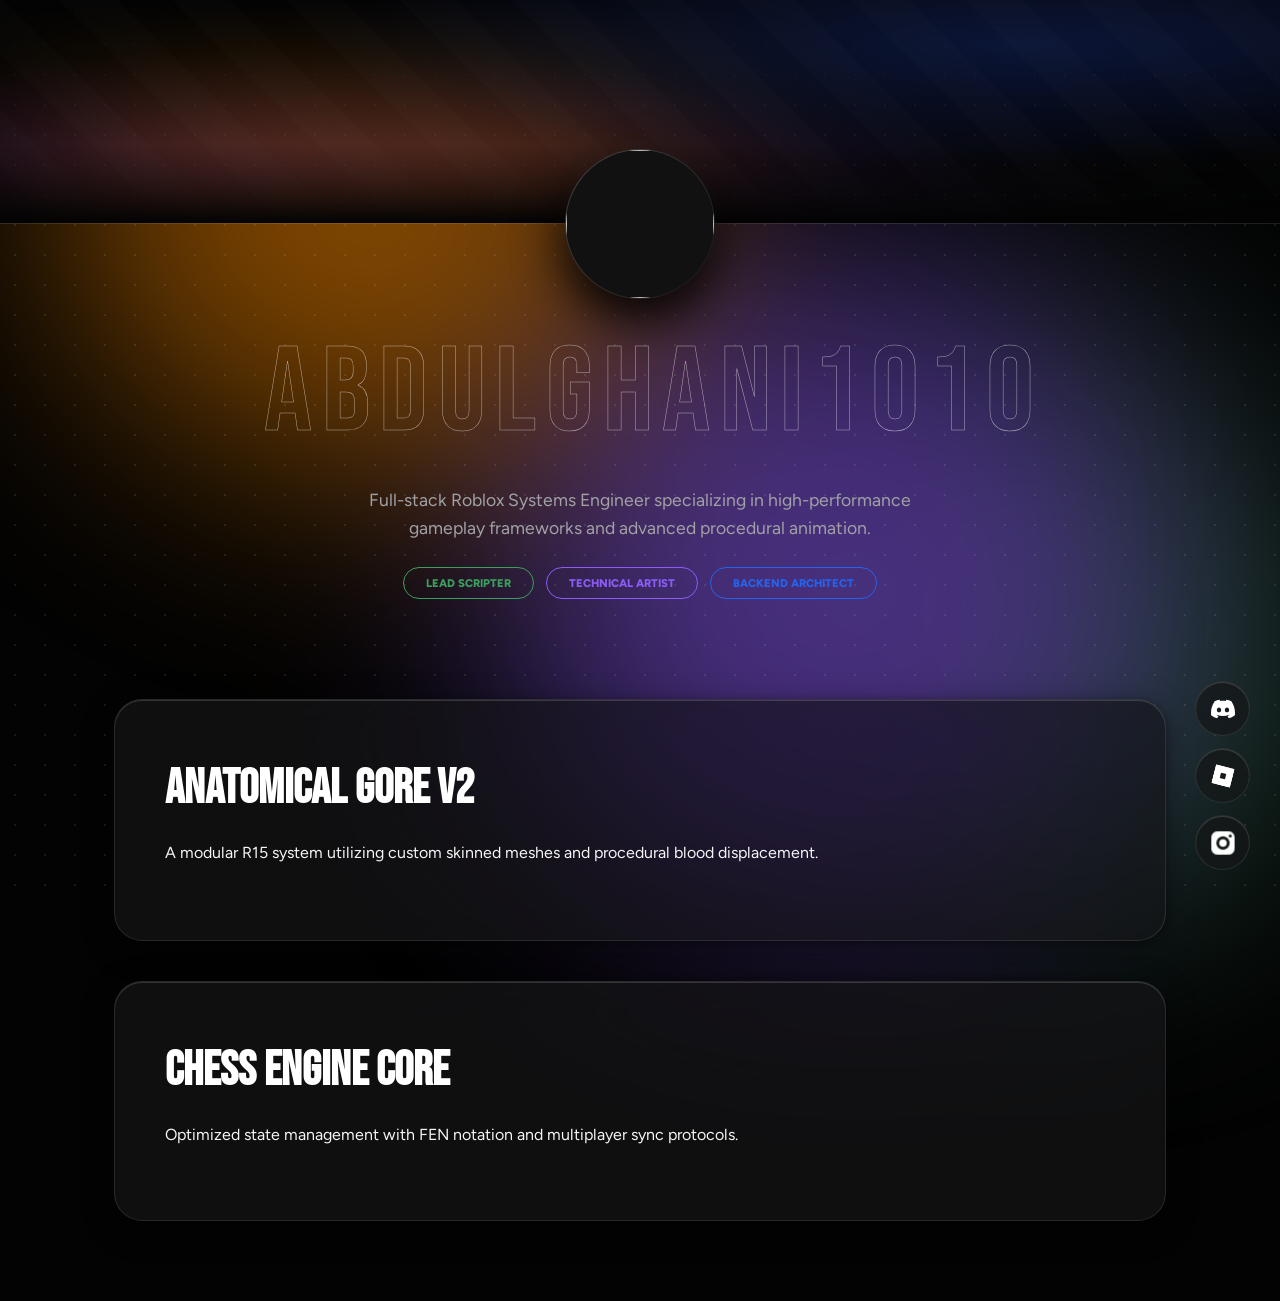
==== commit 5a93da95: "Seperated Files and More" ====
--- a/index.html
+++ b/index.html
@@ -5,355 +5,13 @@
 <meta name="viewport" content="width=device-width, initial-scale=1.0">
 <title>Roblox Portfolio | ABDULGHANI1010</title>
 <link href="https://fonts.googleapis.com/css2?family=Bebas+Neue&family=Figtree:wght@300;400;500;600;700&family=Fira+Code:wght@400;500&display=swap" rel="stylesheet">
-<style>
-:root {
-  --bg: #030303;
-  --card: rgba(22, 22, 24, 0.7);
-  --border: rgba(255, 255, 255, 0.1);
-  --rim-light: rgba(255, 255, 255, 0.15);
-  --muted: #a1a1a6; 
-  --text: #f5f5f7;
-  --glass: blur(24px) saturate(160%);
-  --banner-grad: linear-gradient(135deg, #444 0%, #111 100%);
-  
-  --badge-green: #3b9e5f;
-  --badge-purple: #8b5cf6;
-  --badge-blue: #2563eb;
-
-  --rbx-keyword: #f86d7c;
-  --rbx-function: #84d6f7;
-  --rbx-string: #adf195;
-  --rbx-comment: #666666;
-}
-
-* { box-sizing: border-box; }
-
-body {
-  margin: 0;
-  font-family: 'Figtree', sans-serif;
-  background: var(--bg);
-  color: var(--text);
-  overflow-x: hidden;
-}
-
-/* ── BACKGROUND GLOW EFFECT ── */
-.glow-container {
-  position: fixed;
-  inset: 0;
-  z-index: -2;
-  overflow: hidden;
-  filter: blur(120px);
-  opacity: 0.5;
-}
-
-.glow-blob {
-  position: absolute;
-  border-radius: 50%;
-}
-
-.orange { width: 600px; height: 600px; background: #ff8c00; top: -15%; left: 5%; animation: blobMove1 25s infinite ease-in-out; }
-.green { width: 700px; height: 700px; background: #3b9e5f; bottom: -10%; right: 0%; animation: blobMove2 30s infinite ease-in-out; }
-.purple { width: 650px; height: 650px; background: #8b5cf6; top: 30%; left: 40%; animation: blobMove3 28s infinite ease-in-out; }
-
-@keyframes blobMove1 {
-  0% { transform: translate(0, 0) scale(1); }
-  25% { transform: translate(150px, -100px) scale(1.15); }
-  50% { transform: translate(-80px, 80px) scale(0.9); }
-  75% { transform: translate(60px, 150px) scale(1.1); }
-  100% { transform: translate(-120px, -60px) scale(1.05); }
-}
-
-@keyframes blobMove2 {
-  0% { transform: translate(0, 0) scale(1); }
-  20% { transform: translate(-120px, 80px) scale(1.2); }
-  40% { transform: translate(80px, -60px) scale(0.85); }
-  60% { transform: translate(-50px, -100px) scale(1.1); }
-  80% { transform: translate(100px, 50px) scale(0.95); }
-  100% { transform: translate(-70px, -40px) scale(1.15); }
-}
-
-@keyframes blobMove3 {
-  0% { transform: translate(0, 0) scale(1); }
-  30% { transform: translate(100px, 120px) scale(1.1); }
-  50% { transform: translate(-150px, -80px) scale(0.9); }
-  70% { transform: translate(50px, -50px) scale(1.2); }
-  100% { transform: translate(-80px, 100px) scale(1.05); }
-}
-
-.bg-layer {
-  position: fixed;
-  inset: 0;
-  z-index: -1;
-  background-image: radial-gradient(rgba(255,255,255,0.09) 1.5px, transparent 1.5px);
-  background-size: 30px 30px;
-}
-
-/* ── ELEGANT BANNER ── */
-.banner {
-  width: 100%;
-  height: 280px;
-  position: relative;
-  background: transparent;
-  display: flex;
-  align-items: center;
-  justify-content: center;
-  overflow: hidden;
-  border-bottom: 1px solid var(--border);
-}
-
-.banner-image {
-  position: absolute;
-  inset: 0;
-  z-index: 1;
-  background: 
-    radial-gradient(ellipse at 20% 80%, rgba(88, 28, 135, 0.3) 0%, transparent 50%),
-    radial-gradient(ellipse at 80% 20%, rgba(30, 64, 175, 0.3) 0%, transparent 50%),
-    linear-gradient(180deg, var(--bg) 0%, transparent 100%);
-  animation: bannerPulse 8s ease-in-out infinite;
-}
-
-@keyframes bannerPulse {
-  0%, 100% { opacity: 0.8; }
-  50% { opacity: 1; }
-}
-
-.banner-image::before {
-  content: '';
-  position: absolute;
-  inset: 0;
-  background: repeating-linear-gradient(
-    45deg,
-    transparent,
-    transparent 40px,
-    rgba(255, 255, 255, 0.01) 40px,
-    rgba(255, 255, 255, 0.01) 80px
-  );
-}
-
-.banner-image::after {
-  content: '';
-  position: absolute;
-  bottom: 0;
-  left: 0;
-  right: 0;
-  height: 80px;
-  background: linear-gradient(to top, var(--bg), transparent);
-}
-
-.profile-container {
-  max-width: 800px;
-  margin: -75px auto 60px;
-  padding: 0 24px;
-  text-align: center;
-  position: relative;
-  z-index: 10;
-}
-
-.profile-img {
-  width: 150px;
-  height: 150px;
-  border-radius: 50%;
-  padding: 1px;
-  background: var(--banner-grad);
-  display: inline-block;
-  /* UPDATED BOX SHADOW: Added a deep black shadow and a subtle outer glow */
-  box-shadow: 0 20px 50px rgba(0,0,0,1), 0 0 20px rgba(255,255,255,0.05);
-}
-
-.profile-img img {
-  width: 100%;
-  height: 100%;
-  border-radius: 50%;
-  background: #111;
-  display: block;
-  object-fit: cover;
-}
-
-h1 { 
-  font-family: 'Bebas Neue', sans-serif; 
-  font-size: clamp(3.5rem, 12vw, 7.5rem); 
-  margin: 20px 0 0; 
-  color: transparent;
-  -webkit-text-stroke: 0.5px rgba(255, 255, 255, 0.6);
-  letter-spacing: 0.08em;
-  font-weight: 200;
-}
-
-.profile-description {
-  margin: 20px auto;
-  color: var(--muted);
-  line-height: 1.6;
-  font-size: 1.1rem;
-  max-width: 600px;
-}
-
-.skill-pills { display: flex; justify-content: center; gap: 12px; margin-top: 25px; }
-.pill { 
-  padding: 8px 22px; 
-  border-radius: 100px; 
-  font-size: 0.7rem; 
-  font-weight: 800; 
-  text-transform: uppercase; 
-  background: transparent;
-  border: 1.5px solid;
-}
-.pill-1 { border-color: var(--badge-green); color: var(--badge-green); }
-.pill-2 { border-color: var(--badge-purple); color: var(--badge-purple); }
-.pill-3 { border-color: var(--badge-blue); color: var(--badge-blue); }
-
-section { max-width: 1100px; margin: 0 auto; padding: 40px 24px; }
-
-/* Collapsed state - hide media, show title/desc */
-.project {
-  display: grid;
-  grid-template-columns: 1fr;
-  background: var(--card);
-  backdrop-filter: var(--glass);
-  border: 1px solid var(--border);
-  border-radius: 28px;
-  margin-bottom: 40px;
-  overflow: hidden;
-  position: relative;
-  box-shadow: inset 0 1px 0 0 var(--rim-light), 0 8px 32px rgba(0,0,0,0.4), 0 2px 8px rgba(0,0,0,0.3);
-  cursor: pointer;
-  transition: all 0.1s ease;
-  user-select: none;
-}
-
-.project:hover {
-  transform: translateY(-4px);
-  border-color: rgba(255,255,255,0.3);
-  box-shadow: inset 0 1px 0 0 var(--rim-light), 0 16px 48px rgba(0,0,0,0.5), 0 4px 16px rgba(0,0,0,0.4);
-}
-
-.project:active {
-  transform: translateY(-1px) scale(0.99);
-  box-shadow: inset 0 1px 0 0 var(--rim-light), 0 4px 16px rgba(0,0,0,0.4), 0 1px 4px rgba(0,0,0,0.3);
-}
-
-.project .media {
-  display: none;
-}
-
-.project .content {
-  padding: 60px 50px;
-  display: flex;
-  flex-direction: column;
-  justify-content: center;
-}
-
-.project .content p {
-  display: block;
-}
-
-.content h3 { font-family: 'Bebas Neue', sans-serif; font-size: 3rem; margin: 0 0 10px; color: #fff; }
-
-.project .code-window {
-  max-height: 0;
-  opacity: 0;
-  overflow: hidden;
-  background: var(--card);
-  backdrop-filter: var(--glass);
-  border: 1px solid var(--border);
-  border-radius: 12px;
-}
-
-/* Expanded state - show media and details */
-.project.expanded {
-  grid-template-columns: 1.15fr 0.85fr;
-}
-
-.project.expanded .media {
-  display: block;
-  position: relative;
-  background: #000;
-  z-index: 1;
-  clip-path: polygon(0 0, 100% 0, 85% 100%, 0 100%);
-}
-
-.project.expanded.reverse {
-  grid-template-columns: 0.85fr 1.15fr;
-}
-
-.project.expanded.reverse .media {
-  grid-column: 2;
-  clip-path: polygon(15% 0, 100% 0, 100% 100%, 0 100%);
-}
-
-.project.expanded .media video {
-  width: 100%;
-  height: 100%;
-  object-fit: cover;
-  display: block;
-}
-
-.project.expanded .content {
-  padding: 60px 50px;
-}
-
-.project.expanded.reverse .content {
-  grid-column: 1;
-  grid-row: 1;
-}
-
-.project.expanded .code-window {
-  max-height: 500px;
-  opacity: 1;
-}
-
-.project-header {
-  cursor: pointer;
-  user-select: none;
-}
-
-.window-header {
-  background: #1e1e1e;
-  padding: 12px 16px;
-  display: flex;
-  gap: 8px;
-  border-bottom: 1px solid #2a2a2a;
-}
-
-.dot { width: 12px; height: 12px; border-radius: 50%; }
-.dot.red { background: #ff5f56; }
-.dot.yellow { background: #ffbd2e; }
-.dot.green { background: #27c93f; }
-
-pre { padding: 20px; margin: 0; font-size: 0.85rem; overflow-x: auto; }
-code { font-family: 'Fira Code', monospace; color: #fff; }
-code .kw { color: var(--rbx-keyword); }
-code .fn { color: var(--rbx-function); }
-code .str { color: var(--rbx-string); }
-code .cm { color: var(--rbx-comment); }
-
-.contact-dock { position: fixed; bottom: 30px; right: 30px; display: flex; flex-direction: column; gap: 12px; z-index: 100; }
-.contact-btn {
-  width: 55px; height: 55px; border-radius: 50%; background: var(--card); backdrop-filter: var(--glass);
-  border: 1px solid var(--border); display: flex; align-items: center; justify-content: center;
-  box-shadow: inset 0 1px 0 0 var(--rim-light); transition: 0.3s;
-}
-.contact-btn:hover { transform: scale(1.1); background: #fff; }
-.contact-btn:hover svg { fill: #000; }
-.contact-btn:hover img { filter: brightness(0); }
-.contact-btn svg { width: 24px; height: 24px; fill: #fff; }
-.contact-btn img { width: 24px; height: 24px; filter: brightness(0) invert(1); }
-
-.fade-in { opacity: 0; transform: translateY(40px); transition: 1.2s ease-out; }
-.fade-in.visible { opacity: 1; transform: none; }
-
-@media (max-width: 900px) {
-  .project.expanded, .project.expanded.reverse { grid-template-columns: 1fr; }
-  .project.expanded .media { clip-path: none !important; height: 250px; }
-  .project.expanded.reverse .media { grid-column: 1; }
-  .project.expanded.reverse .content { grid-row: auto; }
-}
-</style>
+<link rel="stylesheet" href="styles.css">
 </head>
 <body>
 
 <div class="glow-container">
   <div class="glow-blob orange"></div>
-  <div class="glow-blob green"></div>
+  <div class="glow-blob glow-green"></div>
   <div class="glow-blob purple"></div>
 </div>
 
@@ -392,56 +50,6 @@
   </a>
 </div>
 
-<script>
-const projectData = [
-  { 
-    title: "Anatomical Gore v2", 
-    desc: "A modular R15 system utilizing custom skinned meshes and procedural blood displacement.", 
-    video: "https://www.w3schools.com/html/mov_bbb.mp4",
-    code: `<span class="cm">-- Server Side Damage</span>\n<span class="kw">local</span> injury <span class="op">=</span> <span class="fn">GoreHandler.new</span>(hit)\ninjury:<span class="fn">ApplyDamage</span>(<span class="str">"Piercing"</span>)`
-  },
-  { 
-    title: "Chess Engine Core", 
-    desc: "Optimized state management with FEN notation and multiplayer sync protocols.", 
-    video: "https://www.w3schools.com/html/mov_bbb.mp4",
-    code: null 
-  }
-];
-
-const container = document.getElementById("projects");
-projectData.forEach((p, i) => {
-  const isRev = i % 2 === 1;
-  const project = document.createElement("div");
-  project.className = `project fade-in ${isRev ? 'reverse' : ''}`;
-  
-  const codeHtml = p.code ? `
-    <div class="code-window">
-      <div class="window-header">
-        <div class="dot red"></div><div class="dot yellow"></div><div class="dot green"></div>
-      </div>
-      <pre><code>${p.code}</code></pre>
-    </div>` : '';
-
-  project.innerHTML = `
-    <div class="media"><video src="${p.video}" autoplay muted loop playsinline></video></div>
-    <div class="content">
-        <div class="project-header">
-          <h3>${p.title}</h3>
-        </div>
-        <p>${p.desc}</p>
-        ${codeHtml}
-    </div>
-  `;
-  container.appendChild(project);
-  
-  // Add click handler for expand/collapse (click anywhere on the card)
-  project.addEventListener('click', () => {
-    project.classList.toggle('expanded');
-  });
-});
-
-const obs = new IntersectionObserver((es) => es.forEach(e => { if(e.isIntersecting) e.target.classList.add("visible"); }), {threshold:0.1});
-document.querySelectorAll(".fade-in").forEach(el => obs.observe(el));
-</script>
+<script src="script.js"></script>
 </body>
-</html>+</html>
--- a/styles.css
+++ b/styles.css
@@ -0,0 +1,341 @@
+:root {
+  --bg: #030303;
+  --card: rgba(22, 22, 24, 0.7);
+  --border: rgba(255, 255, 255, 0.1);
+  --rim-light: rgba(255, 255, 255, 0.15);
+  --muted: #a1a1a6; 
+  --text: #f5f5f7;
+  --glass: blur(24px) saturate(160%);
+  --banner-grad: linear-gradient(135deg, #444 0%, #111 100%);
+  
+  --badge-green: #3b9e5f;
+  --badge-purple: #8b5cf6;
+  --badge-blue: #2563eb;
+
+  --rbx-keyword: #f86d7c;
+  --rbx-function: #84d6f7;
+  --rbx-string: #adf195;
+  --rbx-comment: #666666;
+}
+
+* { box-sizing: border-box; }
+
+body {
+  margin: 0;
+  font-family: 'Figtree', sans-serif;
+  background: var(--bg);
+  color: var(--text);
+  overflow-x: hidden;
+}
+
+/* ── BACKGROUND GLOW EFFECT ── */
+.glow-container {
+  position: fixed;
+  inset: 0;
+  z-index: -2;
+  overflow: hidden;
+  filter: blur(120px);
+  opacity: 0.5;
+}
+
+.glow-blob {
+  position: absolute;
+  border-radius: 50%;
+}
+
+.orange { width: 600px; height: 600px; background: #ff8c00; top: -15%; left: 5%; animation: blobMove1 25s infinite ease-in-out; }
+.glow-green { width: 700px; height: 700px; background: #3b9e5f; bottom: -10%; right: 0%; animation: blobMove2 30s infinite ease-in-out; }
+.purple { width: 650px; height: 650px; background: #8b5cf6; top: 30%; left: 40%; animation: blobMove3 28s infinite ease-in-out; }
+
+@keyframes blobMove1 {
+  0% { transform: translate(0, 0) scale(1); }
+  25% { transform: translate(150px, -100px) scale(1.15); }
+  50% { transform: translate(-80px, 80px) scale(0.9); }
+  75% { transform: translate(60px, 150px) scale(1.1); }
+  100% { transform: translate(-120px, -60px) scale(1.05); }
+}
+
+@keyframes blobMove2 {
+  0% { transform: translate(0, 0) scale(1); }
+  20% { transform: translate(-120px, 80px) scale(1.2); }
+  40% { transform: translate(80px, -60px) scale(0.85); }
+  60% { transform: translate(-50px, -100px) scale(1.1); }
+  80% { transform: translate(100px, 50px) scale(0.95); }
+  100% { transform: translate(-70px, -40px) scale(1.15); }
+}
+
+@keyframes blobMove3 {
+  0% { transform: translate(0, 0) scale(1); }
+  30% { transform: translate(100px, 120px) scale(1.1); }
+  50% { transform: translate(-150px, -80px) scale(0.9); }
+  70% { transform: translate(50px, -50px) scale(1.2); }
+  100% { transform: translate(-80px, 100px) scale(1.05); }
+}
+
+.bg-layer {
+  position: fixed;
+  inset: 0;
+  z-index: -1;
+  background-image: radial-gradient(rgba(255,255,255,0.09) 1.5px, transparent 1.5px);
+  background-size: 30px 30px;
+}
+
+/* ── ELEGANT BANNER ── */
+.banner {
+  width: 100%;
+  height: 224px; /* Scaled down by 20% from 280px */
+  position: relative;
+  background: transparent;
+  display: flex;
+  align-items: center;
+  justify-content: center;
+  overflow: hidden;
+  border-bottom: 1px solid var(--border);
+}
+
+.banner-image {
+  position: absolute;
+  inset: 0;
+  z-index: 1;
+  background: 
+    radial-gradient(ellipse at 20% 80%, rgba(88, 28, 135, 0.3) 0%, transparent 50%),
+    radial-gradient(ellipse at 80% 20%, rgba(30, 64, 175, 0.3) 0%, transparent 50%),
+    linear-gradient(180deg, var(--bg) 0%, transparent 100%);
+  animation: bannerPulse 8s ease-in-out infinite;
+}
+
+@keyframes bannerPulse {
+  0%, 100% { opacity: 0.8; }
+  50% { opacity: 1; }
+}
+
+.banner-image::before {
+  content: '';
+  position: absolute;
+  inset: 0;
+  background: repeating-linear-gradient(
+    45deg,
+    transparent,
+    transparent 40px,
+    rgba(255, 255, 255, 0.01) 40px,
+    rgba(255, 255, 255, 0.01) 80px
+  );
+}
+
+.banner-image::after {
+  content: '';
+  position: absolute;
+  bottom: 0;
+  left: 0;
+  right: 0;
+  height: 80px;
+  background: linear-gradient(to top, var(--bg), transparent);
+}
+
+.profile-container {
+  max-width: 800px;
+  margin: -75px auto 60px;
+  padding: 0 24px;
+  text-align: center;
+  position: relative;
+  z-index: 10;
+}
+
+.profile-img {
+  width: 150px;
+  height: 150px;
+  border-radius: 50%;
+  padding: 1px;
+  background: var(--banner-grad);
+  display: inline-block;
+  /* UPDATED BOX SHADOW: Added a deep black shadow and a subtle outer glow */
+  box-shadow: 0 20px 50px rgba(0,0,0,1), 0 0 20px rgba(255,255,255,0.05);
+}
+
+.profile-img img {
+  width: 100%;
+  height: 100%;
+  border-radius: 50%;
+  background: #111;
+  display: block;
+  object-fit: cover;
+}
+
+h1 { 
+  font-family: 'Bebas Neue', sans-serif; 
+  font-size: clamp(3.5rem, 12vw, 7.5rem); 
+  margin: 20px 0 0; 
+  color: transparent;
+  -webkit-text-stroke: 0.5px rgba(255, 255, 255, 0.6);
+  letter-spacing: 0.08em;
+  font-weight: 200;
+}
+
+.profile-description {
+  margin: 20px auto;
+  color: var(--muted);
+  line-height: 1.6;
+  font-size: 1.1rem;
+  max-width: 600px;
+}
+
+.skill-pills { display: flex; justify-content: center; gap: 12px; margin-top: 25px; }
+.pill { 
+  padding: 8px 22px; 
+  border-radius: 100px; 
+  font-size: 0.7rem; 
+  font-weight: 800; 
+  text-transform: uppercase; 
+  background: transparent;
+  border: 1.5px solid;
+}
+.pill-1 { border-color: var(--badge-green); color: var(--badge-green); }
+.pill-2 { border-color: var(--badge-purple); color: var(--badge-purple); }
+.pill-3 { border-color: var(--badge-blue); color: var(--badge-blue); }
+
+section { max-width: 1100px; margin: 0 auto; padding: 40px 24px; }
+
+/* Collapsed state - hide media, show title/desc */
+.project {
+  display: grid;
+  grid-template-columns: 1fr;
+  background: var(--card);
+  backdrop-filter: var(--glass);
+  border: 1px solid var(--border);
+  border-radius: 28px;
+  margin-bottom: 40px;
+  overflow: hidden;
+  position: relative;
+  box-shadow: inset 0 1px 0 0 var(--rim-light), 0 8px 32px rgba(0,0,0,0.4), 0 2px 8px rgba(0,0,0,0.3);
+  cursor: pointer;
+  transition: all 0.1s ease;
+  user-select: none;
+}
+
+.project:hover {
+  transform: translateY(-4px);
+  border-color: rgba(255,255,255,0.3);
+  box-shadow: inset 0 1px 0 0 var(--rim-light), 0 16px 48px rgba(0,0,0,0.5), 0 4px 16px rgba(0,0,0,0.4);
+}
+
+.project:active {
+  transform: translateY(-1px) scale(0.99);
+  box-shadow: inset 0 1px 0 0 var(--rim-light), 0 4px 16px rgba(0,0,0,0.4), 0 1px 4px rgba(0,0,0,0.3);
+}
+
+.project .media {
+  display: none;
+}
+
+.project .content {
+  padding: 60px 50px;
+  display: flex;
+  flex-direction: column;
+  justify-content: center;
+}
+
+.project .content p {
+  display: block;
+}
+
+.content h3 { font-family: 'Bebas Neue', sans-serif; font-size: 3rem; margin: 0 0 10px; color: #fff; }
+
+.project .code-window {
+  max-height: 0;
+  opacity: 0;
+  overflow: hidden;
+  background: var(--card);
+  backdrop-filter: var(--glass);
+  border: 1px solid var(--border);
+  border-radius: 12px;
+}
+
+/* Expanded state - show media and details */
+.project.expanded {
+  grid-template-columns: 1.15fr 0.85fr;
+}
+
+.project.expanded .media {
+  display: block;
+  position: relative;
+  background: #000;
+  z-index: 1;
+  clip-path: polygon(0 0, 100% 0, 85% 100%, 0 100%);
+}
+
+.project.expanded.reverse {
+  grid-template-columns: 0.85fr 1.15fr;
+}
+
+.project.expanded.reverse .media {
+  grid-column: 2;
+  clip-path: polygon(15% 0, 100% 0, 100% 100%, 0 100%);
+}
+
+.project.expanded .media video {
+  width: 100%;
+  height: 100%;
+  object-fit: cover;
+  display: block;
+}
+
+.project.expanded .content {
+  padding: 60px 50px;
+}
+
+.project.expanded.reverse .content {
+  grid-column: 1;
+  grid-row: 1;
+}
+
+.project.expanded .code-window {
+  max-height: 500px;
+  opacity: 1;
+}
+
+.project-header {
+  cursor: pointer;
+  user-select: none;
+}
+
+.window-header {
+  background: #1e1e1e;
+  padding: 12px 16px;
+  display: flex;
+  gap: 8px;
+  border-bottom: 1px solid #2a2a2a;
+}
+
+.dot { width: 12px; height: 12px; border-radius: 50%; }
+.dot-red { background: #ff5f56; }
+.dot-yellow { background: #ffbd2e; }
+.dot-green { background: #27c93f; }
+
+pre { padding: 20px; margin: 0; font-size: 0.85rem; overflow-x: auto; }
+code { font-family: 'Fira Code', monospace; color: #fff; }
+code .kw { color: var(--rbx-keyword); }
+code .fn { color: var(--rbx-function); }
+code .str { color: var(--rbx-string); }
+code .cm { color: var(--rbx-comment); }
+
+.contact-dock { position: fixed; bottom: 30px; right: 30px; display: flex; flex-direction: column; gap: 12px; z-index: 100; }
+.contact-btn {
+  width: 55px; height: 55px; border-radius: 50%; background: var(--card); backdrop-filter: var(--glass);
+  border: 1px solid var(--border); display: flex; align-items: center; justify-content: center;
+  box-shadow: inset 0 1px 0 0 var(--rim-light); transition: 0.3s;
+}
+.contact-btn:hover { transform: scale(1.1); background: #fff; }
+.contact-btn:hover svg { fill: #000; }
+.contact-btn:hover img { filter: brightness(0); }
+.contact-btn svg { width: 24px; height: 24px; fill: #fff; }
+.contact-btn img { width: 24px; height: 24px; filter: brightness(0) invert(1); }
+
+.fade-in { opacity: 0; transform: translateY(40px); transition: 1.2s ease-out; }
+.fade-in.visible { opacity: 1; transform: none; }
+
+@media (max-width: 900px) {
+  .project.expanded, .project.expanded.reverse { grid-template-columns: 1fr; }
+  .project.expanded .media { clip-path: none !important; height: 250px; }
+  .project.expanded.reverse .media { grid-column: 1; }
+  .project.expanded.reverse .content { grid-row: auto; }
+}
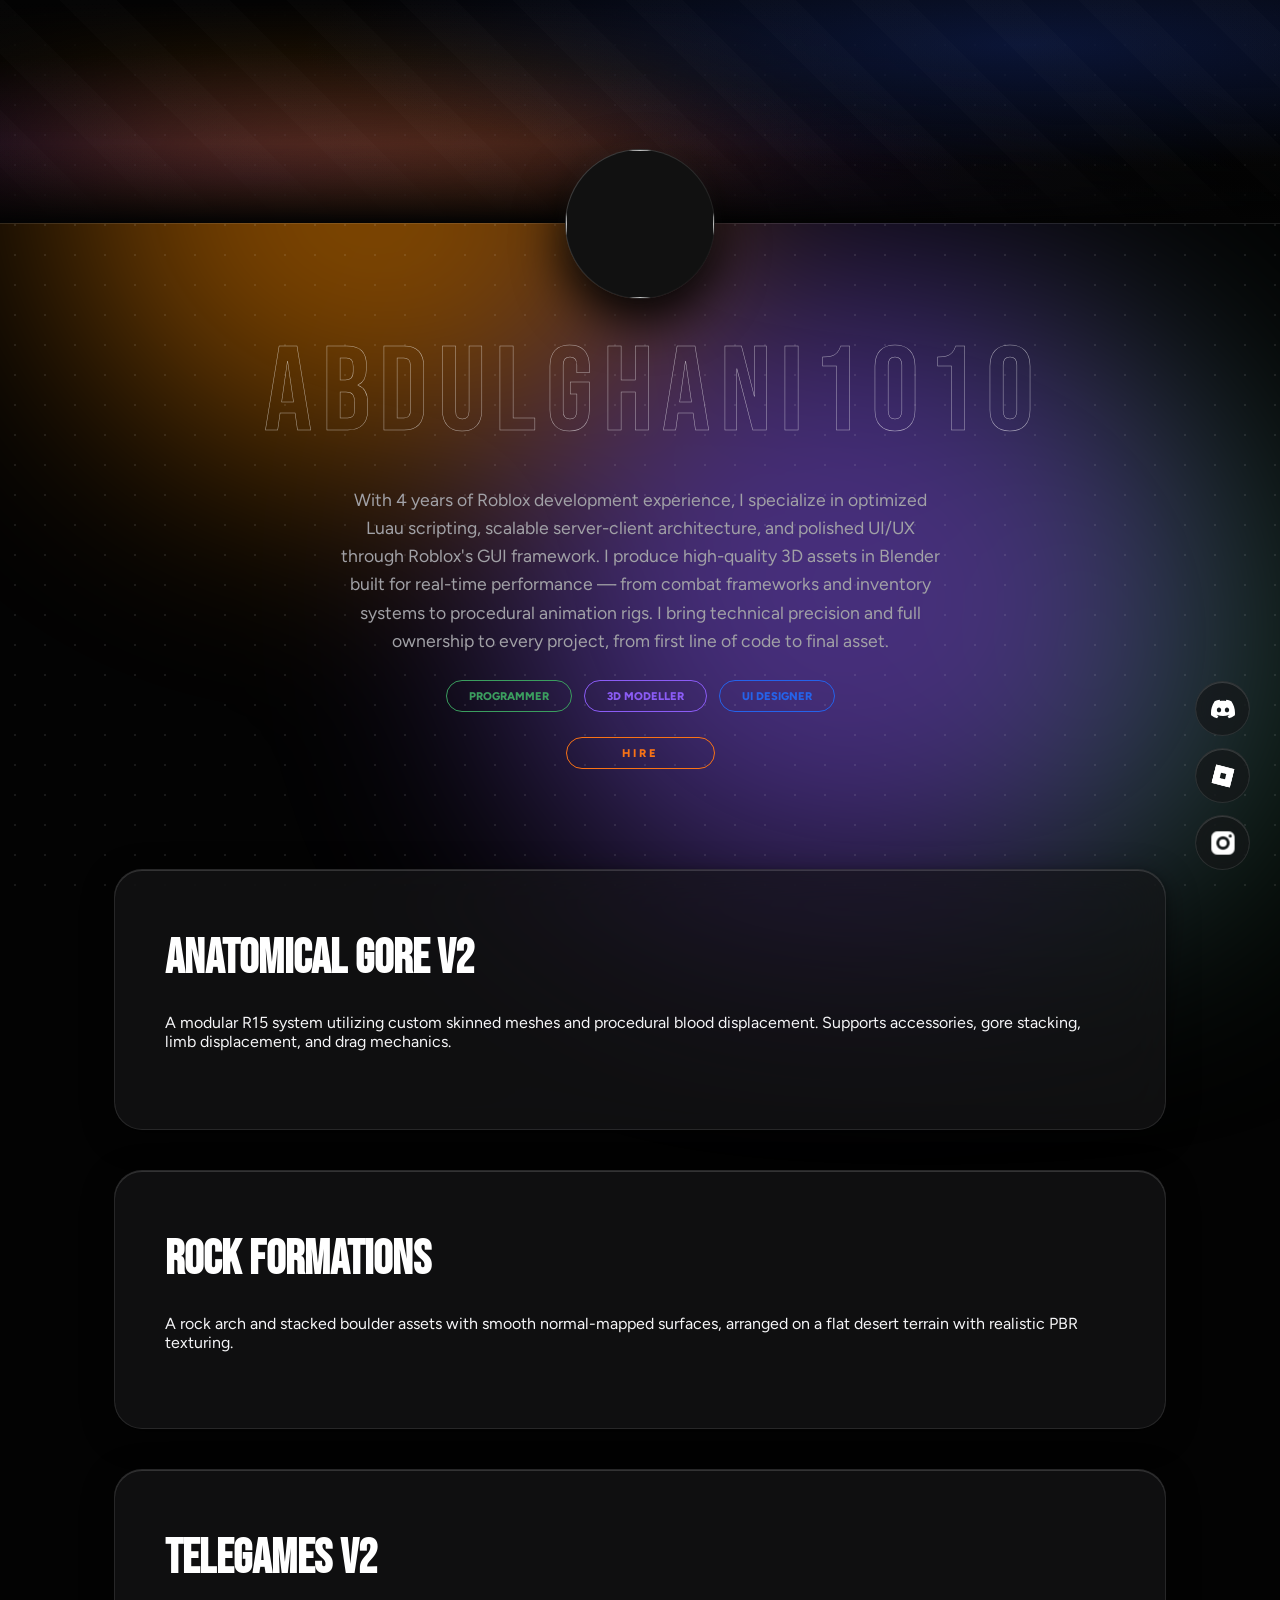
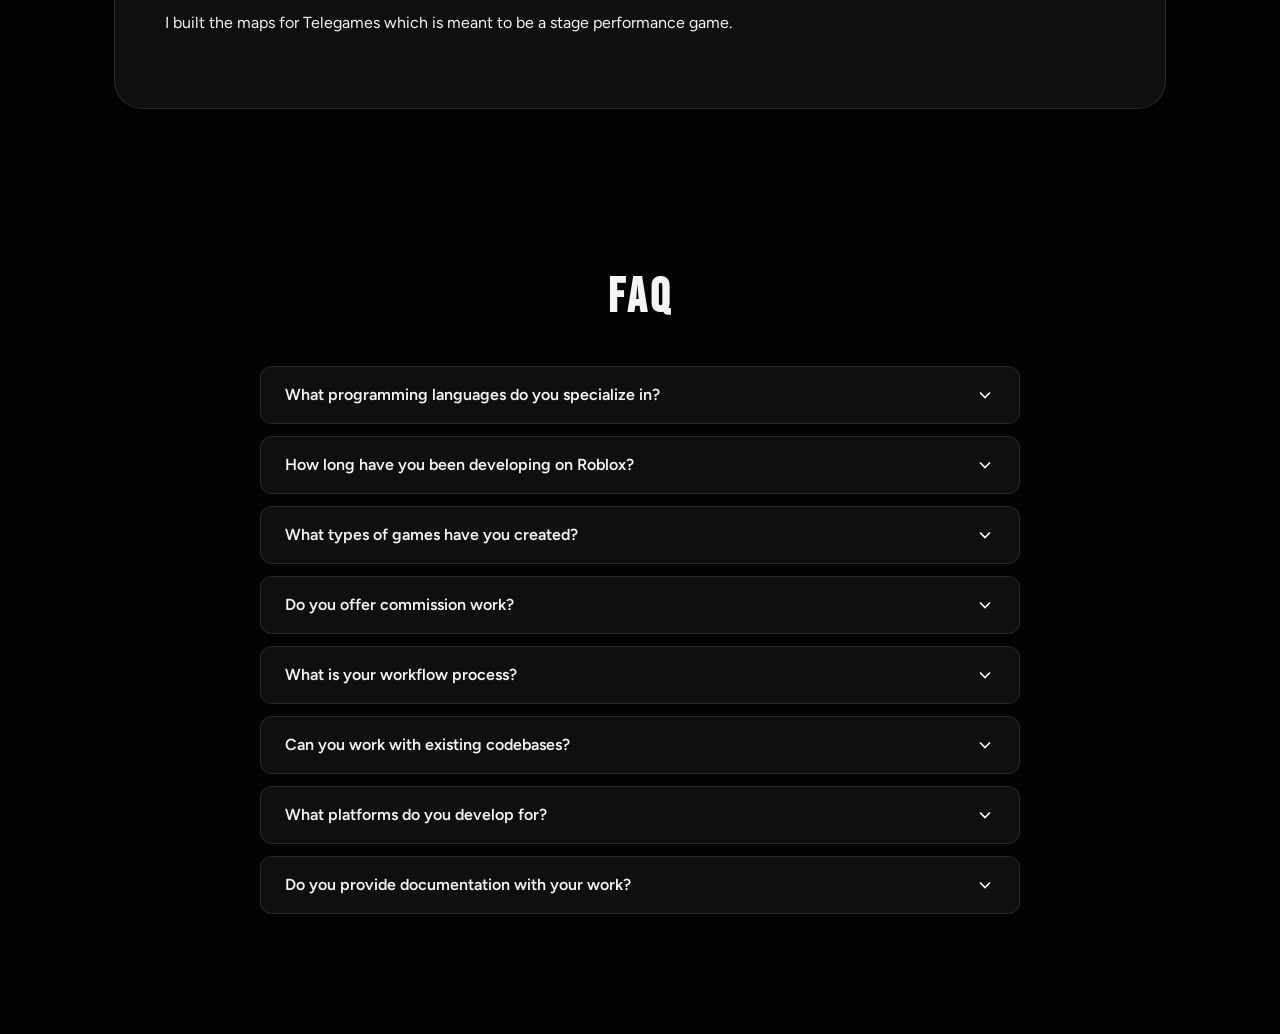
==== commit cbfb615a: "Added videos and alot" ====
--- a/index.html
+++ b/index.html
@@ -27,16 +27,22 @@
   </div>
   <h1>ABDULGHANI1010</h1>
   <p class="profile-description">
-    Full-stack Roblox Systems Engineer specializing in high-performance gameplay frameworks and advanced procedural animation.
+    With 4 years of Roblox development experience, I specialize in optimized Luau scripting, scalable server-client architecture, and polished UI/UX through Roblox's GUI framework. I produce high-quality 3D assets in Blender built for real-time performance — from combat frameworks and inventory systems to procedural animation rigs. I bring technical precision and full ownership to every project, from first line of code to final asset.
   </p>
   <div class="skill-pills">
-    <div class="pill pill-1">Lead Scripter</div>
-    <div class="pill pill-2">Technical Artist</div>
-    <div class="pill pill-3">Backend Architect</div>
+    <div class="pill pill-1">Programmer</div>
+    <div class="pill pill-2">3D Modeller</div>
+    <div class="pill pill-3">UI Designer</div>
   </div>
+  <a href="#" class="hire-btn">Hire</a>
 </div>
 
 <section id="projects"></section>
+
+<section id="faq" class="faq-section">
+  <h2 class="faq-title fade-in">FAQ</h2>
+  <div class="faq-container"></div>
+</section>
 
 <div class="contact-dock">
   <a href="#" class="contact-btn">
@@ -50,6 +56,7 @@
   </a>
 </div>
 
+<script src="config.js"></script>
 <script src="script.js"></script>
 </body>
 </html>
--- a/styles.css
+++ b/styles.css
@@ -16,6 +16,8 @@
   --rbx-function: #84d6f7;
   --rbx-string: #adf195;
   --rbx-comment: #666666;
+  --rbx-number: #ff9f43;
+  --rbx-operator: #ffffff;
 }
 
 * { box-sizing: border-box; }
@@ -26,6 +28,11 @@
   background: var(--bg);
   color: var(--text);
   overflow-x: hidden;
+  min-height: 100vh;
+}
+
+section#projects {
+  min-height: 50vh;
 }
 
 /* ── BACKGROUND GLOW EFFECT ── */
@@ -193,6 +200,33 @@
 .pill-2 { border-color: var(--badge-purple); color: var(--badge-purple); }
 .pill-3 { border-color: var(--badge-blue); color: var(--badge-blue); }
 
+.hire-btn {
+  display: block;
+  width: fit-content;
+  margin: 25px auto 0;
+  padding: 8px 55px;
+  font-size: 0.7rem;
+  font-weight: 800;
+  text-transform: uppercase;
+  letter-spacing: 3px;
+  text-decoration: none;
+  color: #f97316;
+  background: transparent;
+  border: 1px solid #f97316;
+  border-radius: 50px;
+  cursor: pointer;
+  transition: all 0.3s ease;
+}
+.hire-btn:hover {
+  color: #fff;
+  background: #f97316;
+  transform: translateY(-2px);
+  box-shadow: 0 6px 25px rgba(249, 115, 22, 0.4);
+}
+.hire-btn:active {
+  transform: translateY(0);
+}
+
 section { max-width: 1100px; margin: 0 auto; padding: 40px 24px; }
 
 /* Collapsed state - hide media, show title/desc */
@@ -313,10 +347,12 @@
 
 pre { padding: 20px; margin: 0; font-size: 0.85rem; overflow-x: auto; }
 code { font-family: 'Fira Code', monospace; color: #fff; }
-code .kw { color: var(--rbx-keyword); }
-code .fn { color: var(--rbx-function); }
-code .str { color: var(--rbx-string); }
-code .cm { color: var(--rbx-comment); }
+.kw { color: var(--rbx-keyword); }
+.fn { color: var(--rbx-function); }
+.str { color: var(--rbx-string); }
+.cm { color: var(--rbx-comment); }
+.num { color: var(--rbx-number); }
+.op { color: var(--rbx-operator); }
 
 .contact-dock { position: fixed; bottom: 30px; right: 30px; display: flex; flex-direction: column; gap: 12px; z-index: 100; }
 .contact-btn {
@@ -330,6 +366,95 @@
 .contact-btn svg { width: 24px; height: 24px; fill: #fff; }
 .contact-btn img { width: 24px; height: 24px; filter: brightness(0) invert(1); }
 
+/* FAQ Section */
+.faq-section {
+  max-width: 800px;
+  margin: 80px auto 120px;
+  padding: 0 20px;
+  position: relative;
+  z-index: 10;
+  background: transparent;
+  min-height: 200px;
+}
+
+.faq-title {
+  font-family: 'Bebas Neue', sans-serif;
+  font-size: 3rem;
+  text-align: center;
+  margin-bottom: 40px;
+  color: var(--text);
+  letter-spacing: 4px;
+}
+
+.faq-container {
+  display: flex;
+  flex-direction: column;
+  gap: 12px;
+}
+
+.faq-item {
+  background: var(--card);
+  border: 1px solid rgba(255, 255, 255, 0.1);
+  border-radius: 12px;
+  overflow: hidden;
+  transition: all 0.3s ease;
+}
+
+.faq-item:hover {
+  border-color: rgba(255, 255, 255, 0.2);
+}
+
+.faq-question {
+  width: 100%;
+  display: flex;
+  justify-content: space-between;
+  align-items: center;
+  padding: 18px 24px;
+  background: none;
+  border: none;
+  color: var(--text);
+  font-family: 'Figtree', sans-serif;
+  font-size: 1rem;
+  font-weight: 600;
+  text-align: left;
+  cursor: pointer;
+  transition: all 0.3s ease;
+}
+
+.faq-question:hover {
+  color: #fff;
+}
+
+.faq-icon {
+  width: 20px;
+  height: 20px;
+  flex-shrink: 0;
+  margin-left: 16px;
+  transition: transform 0.3s ease;
+}
+
+.faq-item.open .faq-icon {
+  transform: rotate(180deg);
+}
+
+.faq-answer {
+  max-height: 0;
+  overflow: hidden;
+  transition: max-height 0.3s ease, padding 0.3s ease;
+}
+
+.faq-item.open .faq-answer {
+  max-height: 300px;
+}
+
+.faq-answer p {
+  padding: 0 24px 20px;
+  margin: 0;
+  color: var(--text-muted);
+  font-size: 0.95rem;
+  line-height: 1.6;
+}
+
 .fade-in { opacity: 0; transform: translateY(40px); transition: 1.2s ease-out; }
 .fade-in.visible { opacity: 1; transform: none; }
 
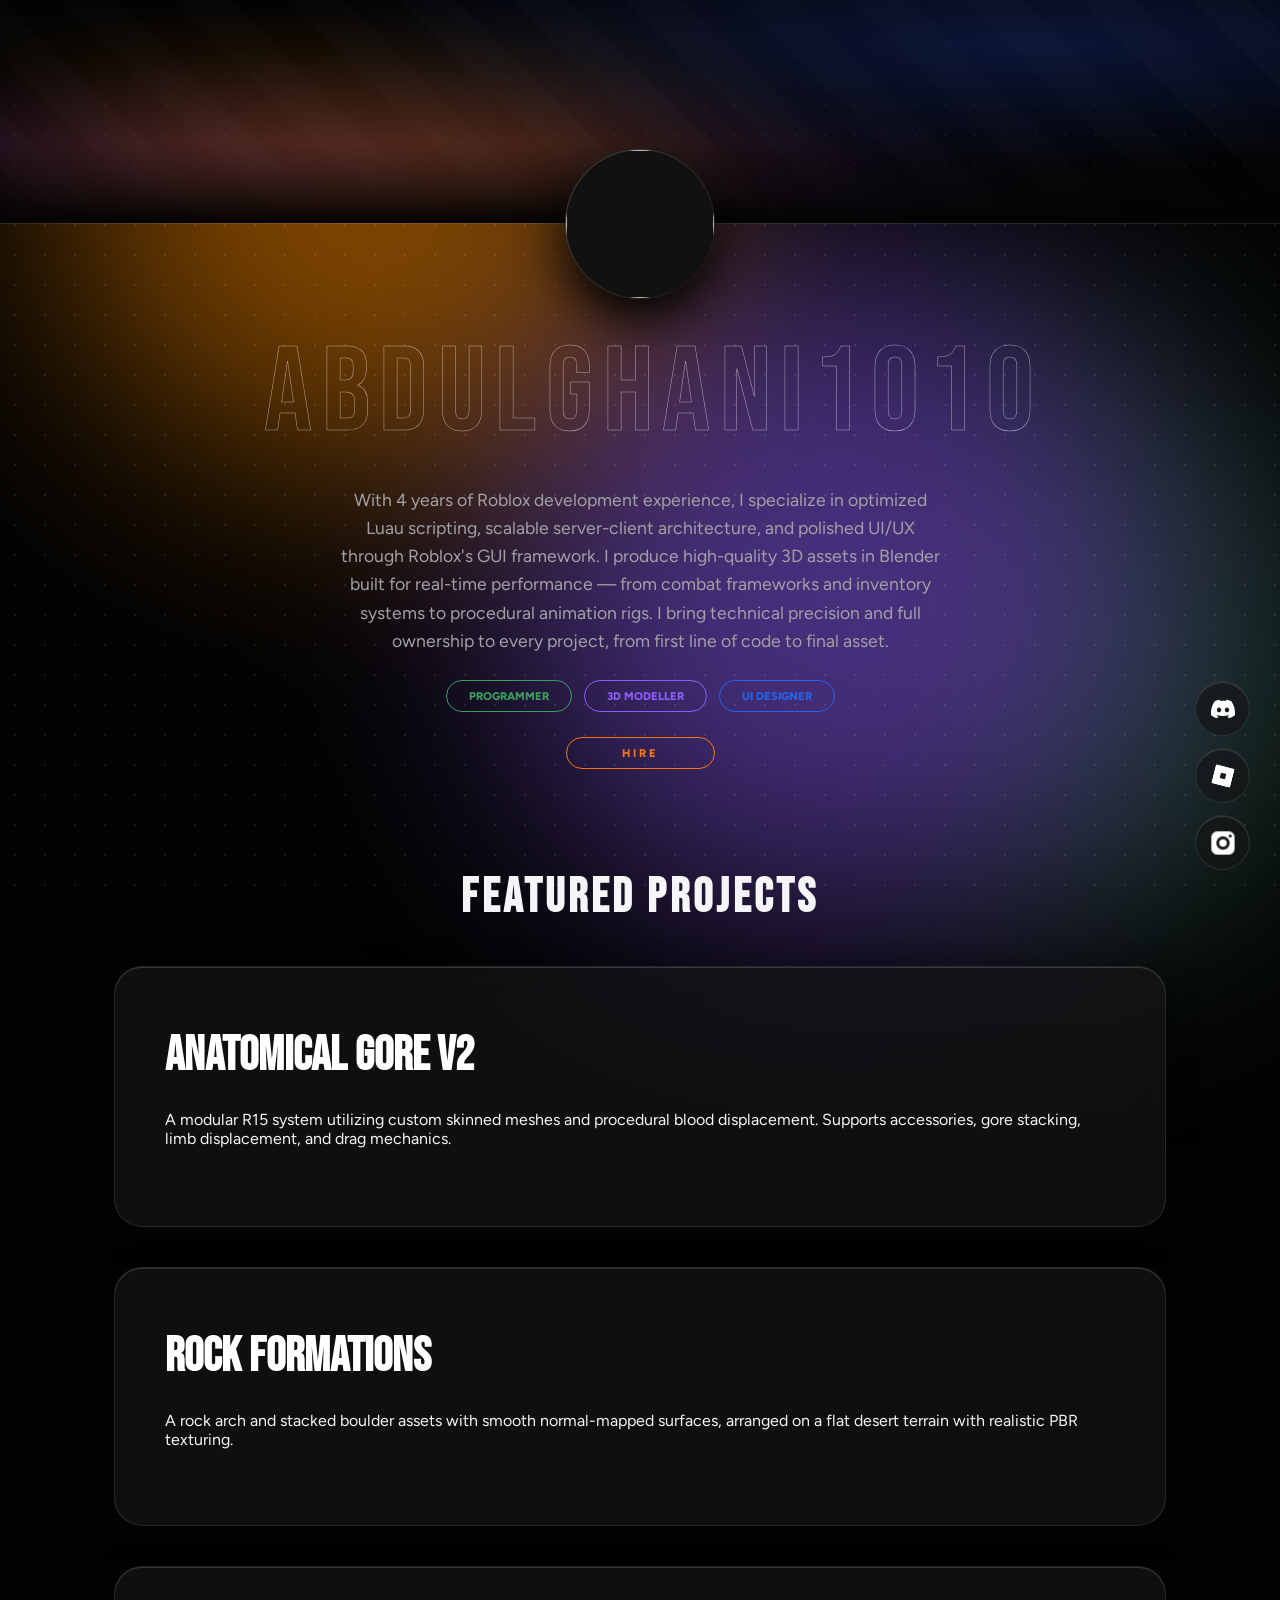
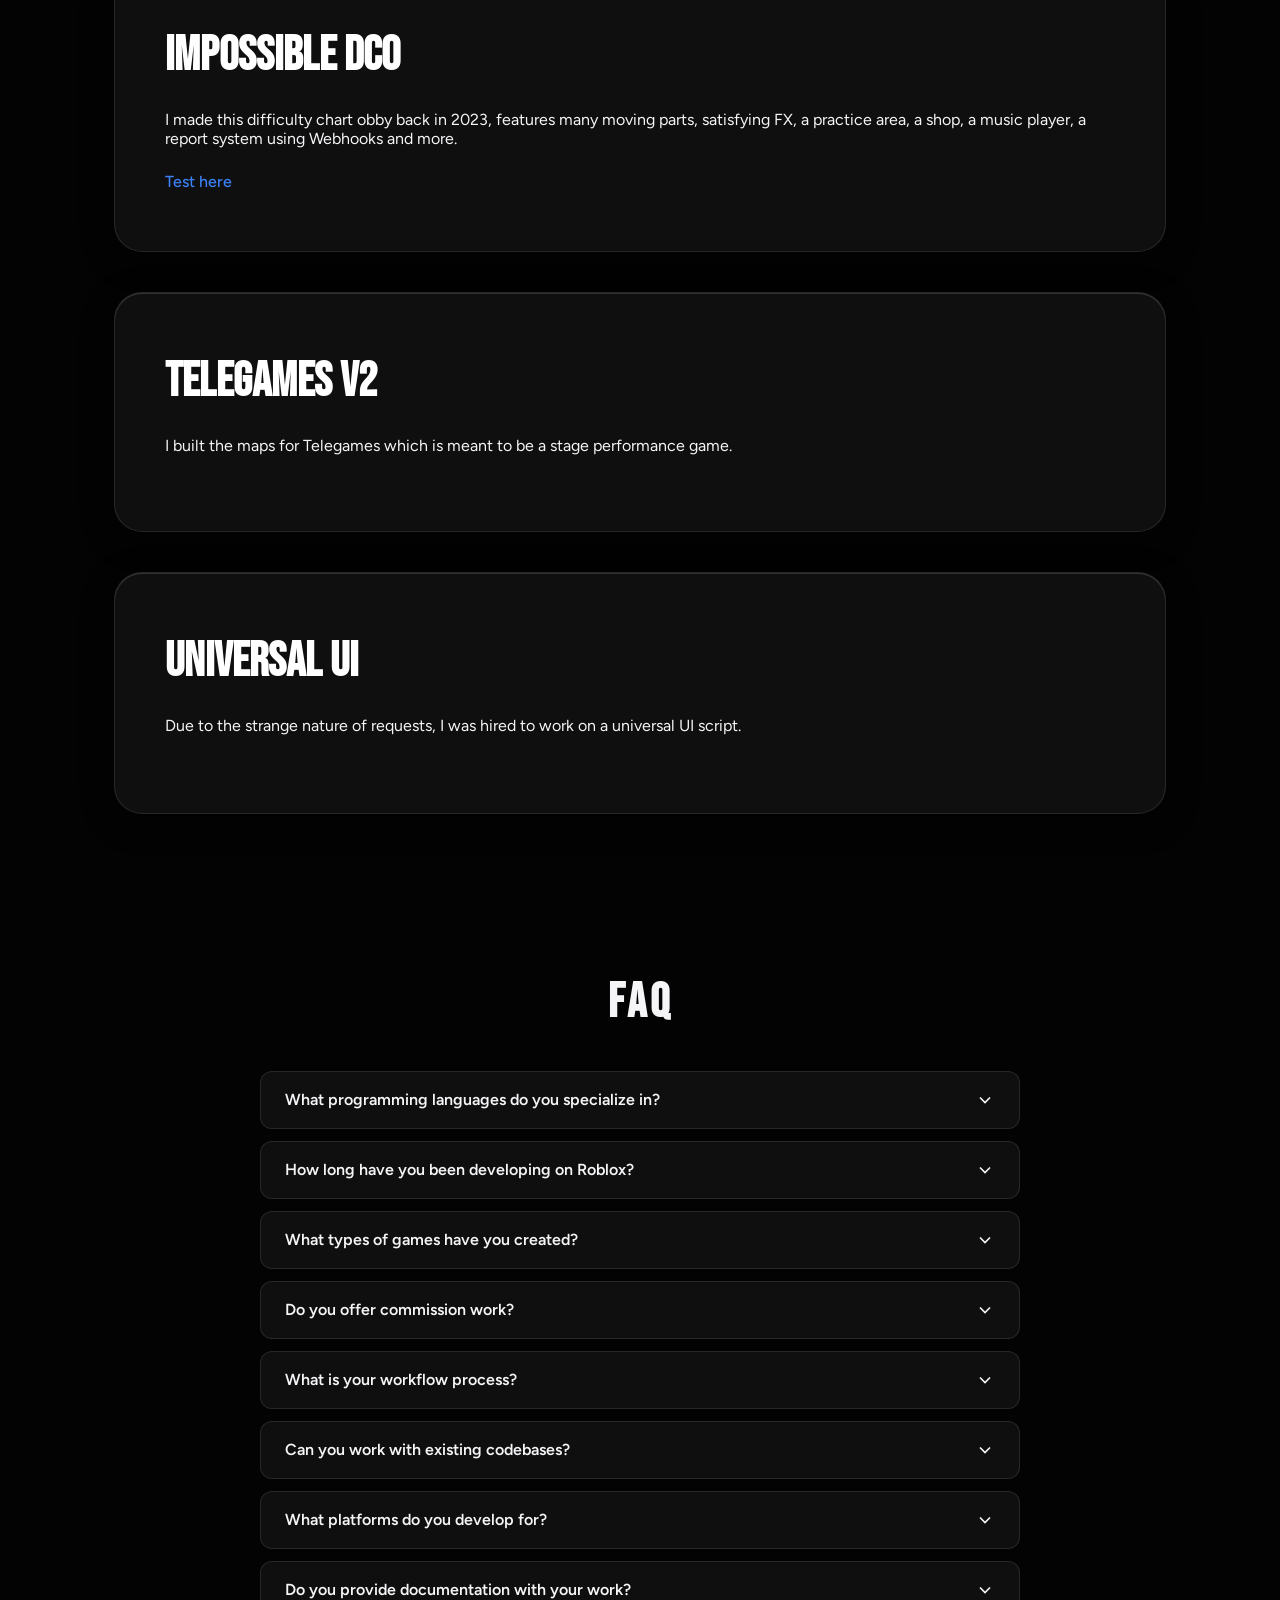
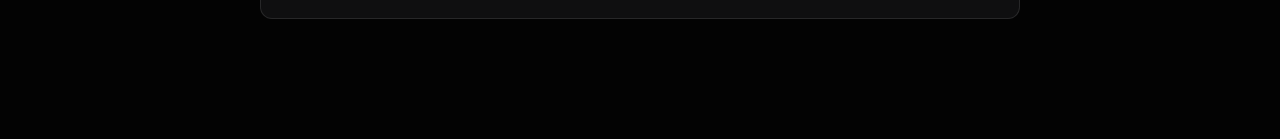
==== commit 1cac5230: "Update index.html" ====
--- a/index.html
+++ b/index.html
@@ -23,7 +23,7 @@
 
 <div class="profile-container fade-in">
   <div class="profile-img">
-    <img src="https://tr.rbxcdn.com/30DAY-AvatarHeadshot-11697BC1179169B8BC1C5630C029A08D-Png/150/150/AvatarHeadshot/Webp/noFilter">
+    <img src="https://tr.rbxcdn.com/30DAY-AvatarHeadshot-FD5F6988A9E6C6CCFFF67F7241749F15-Png/150/150/AvatarHeadshot/Webp/noFilter">
   </div>
   <h1>ABDULGHANI1010</h1>
   <p class="profile-description">
--- a/styles.css
+++ b/styles.css
@@ -287,6 +287,7 @@
 /* Expanded state - show media and details */
 .project.expanded {
   grid-template-columns: 1.15fr 0.85fr;
+  grid-template-rows: auto auto;
 }
 
 .project.expanded .media {
@@ -295,6 +296,8 @@
   background: #000;
   z-index: 1;
   clip-path: polygon(0 0, 100% 0, 85% 100%, 0 100%);
+  grid-column: 1;
+  grid-row: 1;
 }
 
 .project.expanded.reverse {
@@ -303,6 +306,7 @@
 
 .project.expanded.reverse .media {
   grid-column: 2;
+  grid-row: 1;
   clip-path: polygon(15% 0, 100% 0, 100% 100%, 0 100%);
 }
 
@@ -315,6 +319,8 @@
 
 .project.expanded .content {
   padding: 60px 50px;
+  grid-column: 2;
+  grid-row: 1;
 }
 
 .project.expanded.reverse .content {
@@ -325,6 +331,79 @@
 .project.expanded .code-window {
   max-height: 500px;
   opacity: 1;
+}
+
+/* Code window full-width when taller than media - side by side with code below */
+.project.expanded.code-full-width {
+  grid-template-columns: 1.15fr 0.85fr;
+  grid-template-rows: auto auto !important;
+  grid-row-gap: 24px;
+}
+
+.project.expanded.code-full-width .media {
+  grid-column: 1;
+  grid-row: 1;
+  clip-path: polygon(0 0, 100% 0, 85% 100%, 0 100%);
+  height: auto;
+  min-height: 200px;
+}
+
+.project.expanded.code-full-width .content {
+  grid-column: 2;
+  grid-row: 1;
+}
+
+.project.expanded.code-full-width .code-window {
+  grid-column: 1 / -1;
+  grid-row: 2;
+  margin: 0 32px 32px 32px;
+}
+
+.project.expanded.code-full-width .code-window .window-header {
+  border-radius: 12px 12px 0 0;
+}
+
+.project.expanded.code-full-width .code-window pre {
+  border-radius: 0 0 12px 12px;
+}
+
+/* Project link styling */
+.project-link {
+  display: inline-block;
+  margin-top: 8px;
+  color: #3b82f6;
+  text-decoration: none;
+  font-weight: 500;
+}
+
+.project-link:hover {
+  text-decoration: underline;
+}
+
+/* Reverse variant with full-width code */
+.project.expanded.reverse.code-full-width {
+  grid-template-columns: 0.85fr 1.15fr;
+  grid-template-rows: auto auto !important;
+  grid-row-gap: 24px;
+}
+
+.project.expanded.reverse.code-full-width .media {
+  grid-column: 2;
+  grid-row: 1;
+  clip-path: polygon(15% 0, 100% 0, 100% 100%, 0 100%);
+  height: auto;
+  min-height: 200px;
+}
+
+.project.expanded.reverse.code-full-width .content {
+  grid-column: 1;
+  grid-row: 1;
+}
+
+.project.expanded.reverse.code-full-width .code-window {
+  grid-column: 1 / -1;
+  grid-row: 2;
+  margin: 0 32px 32px 32px;
 }
 
 .project-header {
@@ -384,6 +463,23 @@
   margin-bottom: 40px;
   color: var(--text);
   letter-spacing: 4px;
+}
+
+/* Projects Title */
+.projects-title {
+  font-family: 'Bebas Neue', sans-serif;
+  font-size: 3rem;
+  text-align: center;
+  margin: 0 auto 40px;
+  padding: 0 20px;
+  color: var(--text);
+  letter-spacing: 4px;
+  max-width: 1100px;
+}
+
+section#projects .projects-title {
+  position: relative;
+  z-index: 10;
 }
 
 .faq-container {
@@ -459,8 +555,18 @@
 .fade-in.visible { opacity: 1; transform: none; }
 
 @media (max-width: 900px) {
-  .project.expanded, .project.expanded.reverse { grid-template-columns: 1fr; }
-  .project.expanded .media { clip-path: none !important; height: 250px; }
-  .project.expanded.reverse .media { grid-column: 1; }
-  .project.expanded.reverse .content { grid-row: auto; }
-}
+  .project.expanded, .project.expanded.reverse { grid-template-columns: 1fr; grid-template-rows: auto; }
+  .project.expanded .media { clip-path: polygon(0 0, 100% 0, 92% 100%, 0 100%) !important; height: 200px; grid-column: 1; grid-row: 1; }
+  .project.expanded.reverse .media { clip-path: polygon(8% 0, 100% 0, 100% 100%, 0 100%) !important; grid-column: 1; grid-row: 1; }
+  .project.expanded.reverse .content { grid-column: 1; grid-row: 1; }
+  .project.expanded .content { grid-column: 1; grid-row: 1; }
+  .project.expanded .code-window { grid-row: 2; }
+  .project.expanded.code-full-width { grid-template-columns: 1fr; }
+  .project.expanded.code-full-width .media { clip-path: polygon(0 0, 100% 0, 92% 100%, 0 100%) !important; height: 200px; grid-column: 1; grid-row: 1; }
+  .project.expanded.code-full-width .content { grid-column: 1; grid-row: 1; }
+  .project.expanded.code-full-width .code-window { grid-row: 3; margin: 0 16px 16px 16px; }
+  .project.expanded.reverse.code-full-width .media { clip-path: polygon(8% 0, 100% 0, 100% 100%, 0 100%) !important; grid-column: 1; grid-row: 1; }
+  .project.expanded.reverse.code-full-width .content { grid-column: 1; grid-row: 1; }
+  .project.expanded.reverse.code-full-width .code-window { grid-row: 3; }
+}
+
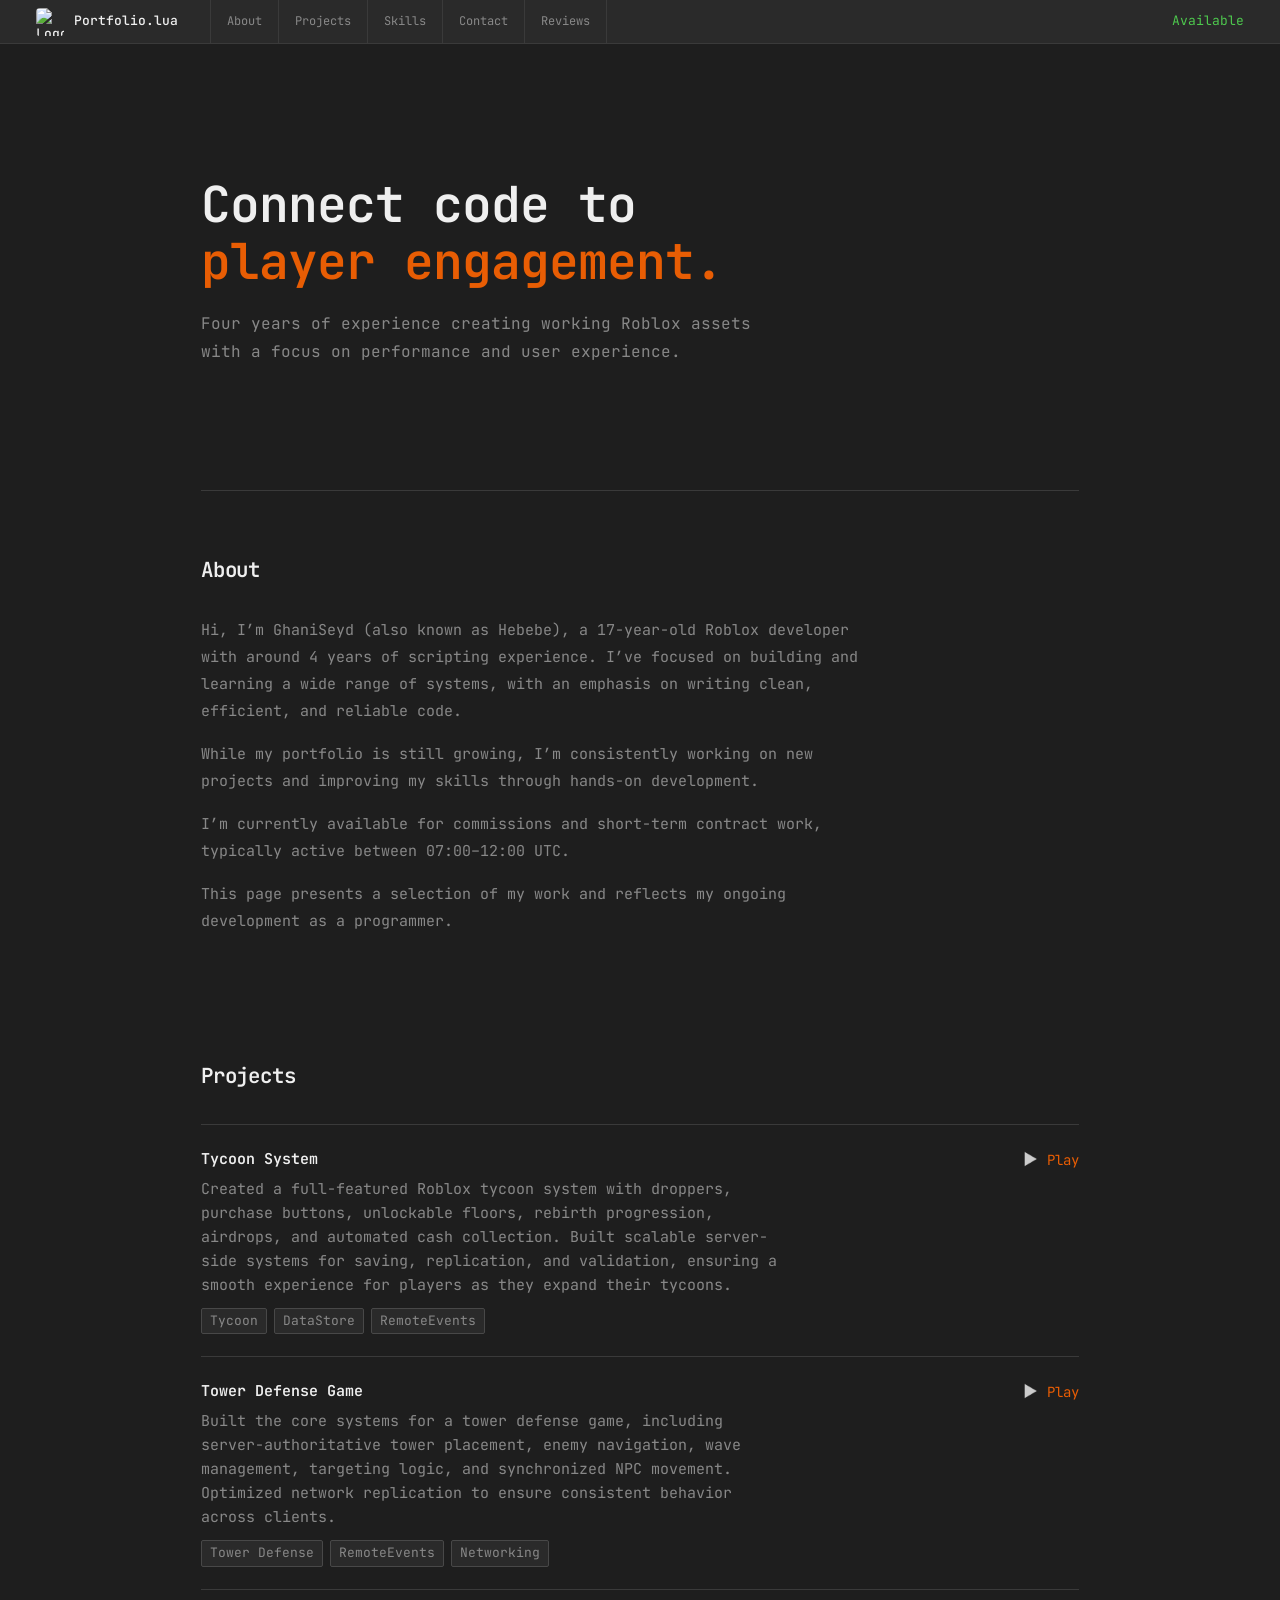
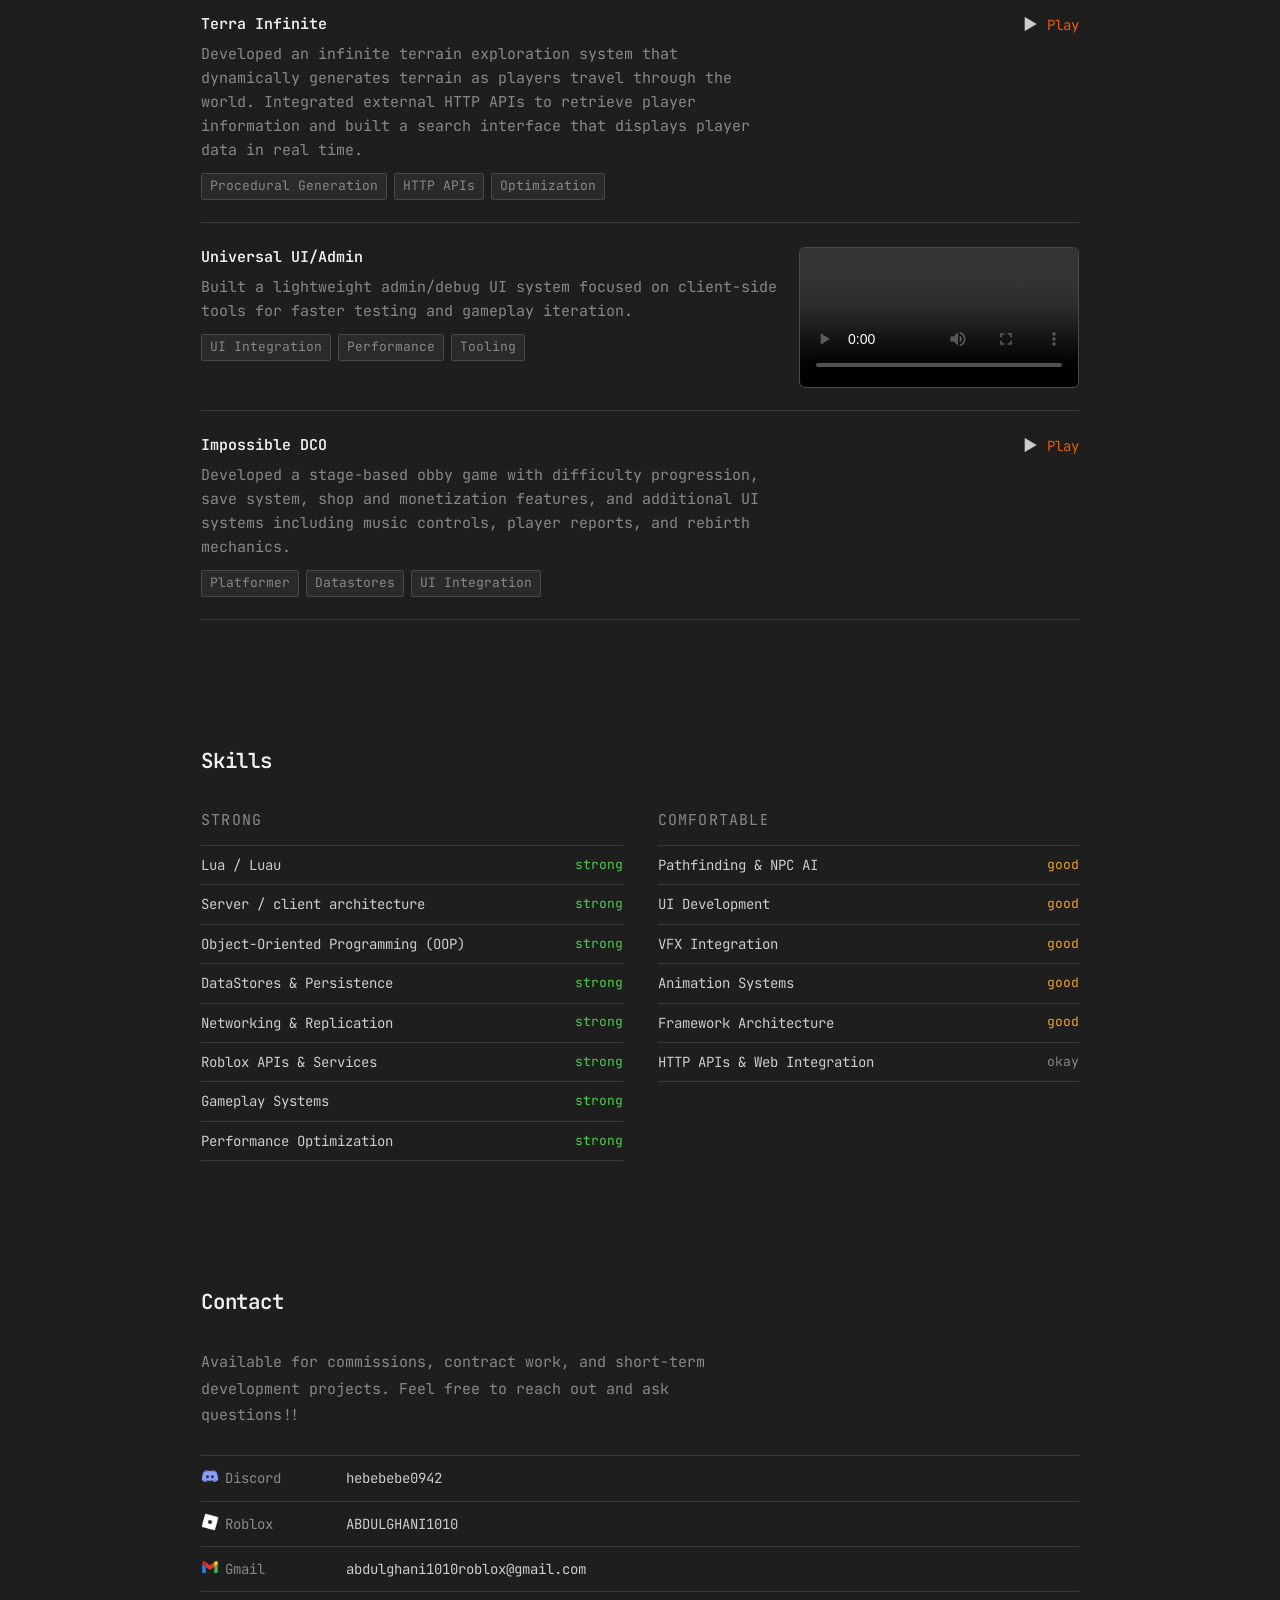
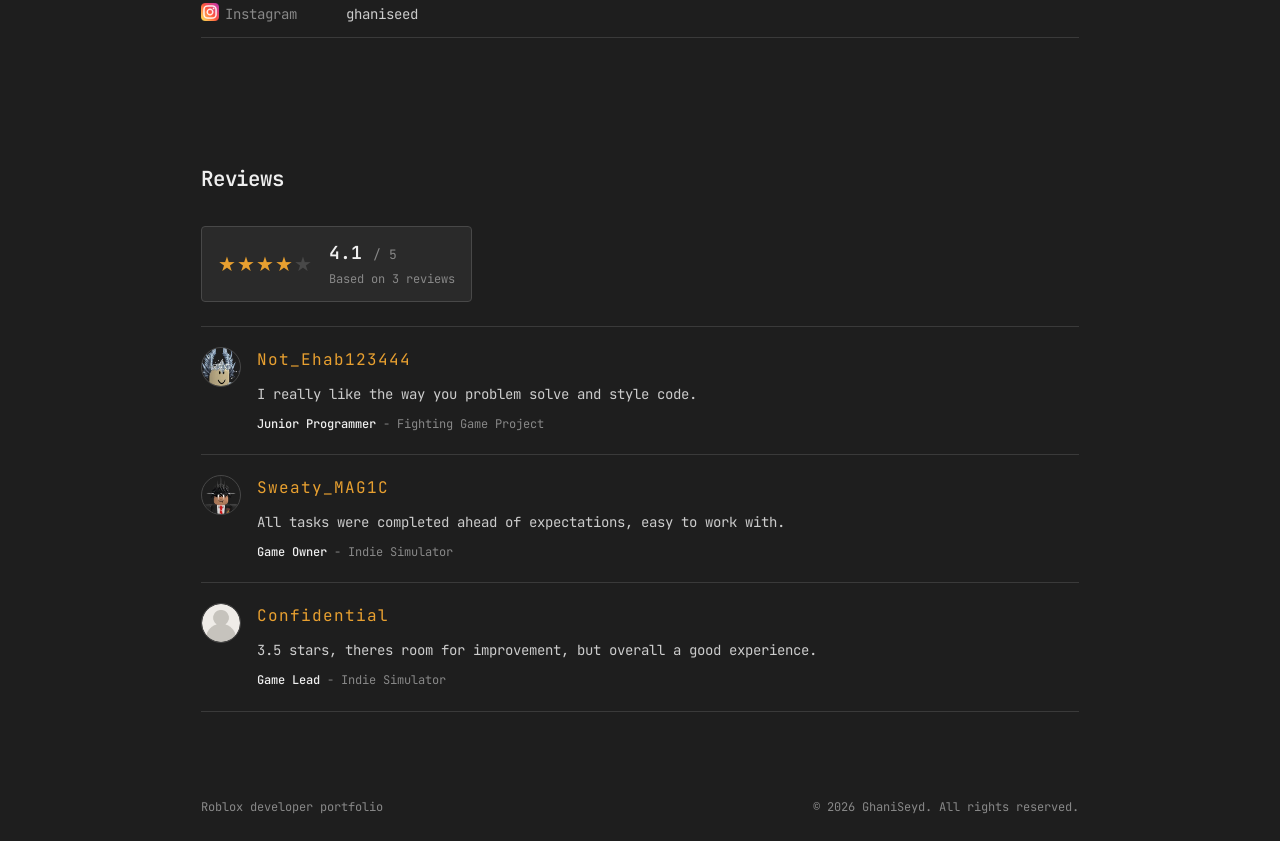
==== commit 496ac67c: "Pushed all commits" ====
--- a/index.html
+++ b/index.html
@@ -3,60 +3,712 @@
 <head>
 <meta charset="UTF-8">
 <meta name="viewport" content="width=device-width, initial-scale=1.0">
-<title>Roblox Portfolio | ABDULGHANI1010</title>
-<link href="https://fonts.googleapis.com/css2?family=Bebas+Neue&family=Figtree:wght@300;400;500;600;700&family=Fira+Code:wght@400;500&display=swap" rel="stylesheet">
-<link rel="stylesheet" href="styles.css">
+<title>Portfolio</title>
+<link href="https://fonts.googleapis.com/css2?family=Inter:wght@400;500;600&family=JetBrains+Mono:wght@400;500&display=swap" rel="stylesheet">
+<style>
+*, *::before, *::after { box-sizing: border-box; margin: 0; padding: 0; }
+
+:root {
+  --bg:       #1E1E1E;
+  --panel:    #2A2A2A;
+  --bar:      #3C3C3C;
+  --border:   #3A3A3A;
+  --border2:  #484848;
+  --text:     #CCCCCC;
+  --dim:      #888888;
+  --bright:   #EFEFEF;
+  --blue:     #E85D04;
+  --blue-bg:  rgba(232, 93, 4, 0.12);
+  --green:    #4EC94E;
+  --orange:   #E8A030;
+}
+
+html { scroll-behavior: smooth; scrollbar-width: thin; scrollbar-color: var(--border2) var(--border); }
+
+::-webkit-scrollbar { width: 6px; }
+::-webkit-scrollbar-track { background: var(--border); }
+::-webkit-scrollbar-thumb { background: var(--border2); border-radius: 3px; }
+::-webkit-scrollbar-thumb:hover { background: var(--blue); }
+
+body {
+  background: var(--bg);
+  color: var(--text);
+  font-family: 'JetBrains Mono', monospace;
+  font-size: 18px;
+  line-height: 1.6;
+}
+
+#particles-js {
+  position: fixed;
+  top: 0;
+  left: 0;
+  width: 100%;
+  height: 100vh;
+  max-height: 600px;
+  z-index: -1;
+  pointer-events: none;
+  opacity: 0.7;
+  transition: opacity 0.3s ease;
+}
+
+/* NAV */
+nav {
+  position: sticky;
+  top: 0;
+  z-index: 100;
+  background: var(--panel);
+  border-bottom: 1px solid var(--border);
+  height: 44px;
+  display: flex;
+  align-items: center;
+  padding: 0 36px;
+  gap: 0;
+}
+
+.nav-logo {
+  font-family: 'JetBrains Mono', monospace;
+  font-size: 14px;
+  font-weight: 500;
+  color: var(--bright);
+  text-decoration: none;
+  margin-right: 36px;
+  flex-shrink: 0;
+}
+
+.nav-links a {
+  height: 100%;
+  display: flex;
+  align-items: center;
+  padding: 0 18px;
+  font-size: 13px;
+  color: var(--dim);
+  text-decoration: none;
+  border-right: 1px solid var(--border);
+  transition: color 0.15s, background 0.15s;
+}
+
+.nav-logo {
+  font-family: 'JetBrains Mono', monospace;
+  font-size: 13px;
+  font-weight: 500;
+  color: var(--bright);
+  text-decoration: none;
+  margin-right: 32px;
+  flex-shrink: 0;
+  display: flex;
+  align-items: center;
+  gap: 10px;
+}
+.nav-logo img {
+  width: 28px;
+  height: 28px;
+  border-radius: 4px;
+  object-fit: cover;
+}
+
+.nav-links {
+  display: flex;
+  list-style: none;
+  height: 100%;
+  gap: 0;
+}
+
+.nav-links li { height: 100%; }
+
+.nav-links a {
+  height: 100%;
+  display: flex;
+  align-items: center;
+  padding: 0 16px;
+  font-size: 12px;
+  color: var(--dim);
+  text-decoration: none;
+  border-right: 1px solid var(--border);
+  transition: color 0.15s, background 0.15s;
+}
+.nav-links li:first-child a { border-left: 1px solid var(--border); }
+.nav-links a:hover { color: var(--bright); background: var(--bar); }
+.nav-links a.active { color: var(--bright); background: var(--bg); border-bottom-color: var(--bg); }
+
+.nav-right {
+  margin-left: auto;
+  display: flex;
+  align-items: center;
+  gap: 13px;
+}
+
+.nav-status {
+  font-size: 13px;
+  font-family: 'JetBrains Mono', monospace;
+  color: var(--green);
+  margin-left: auto;
+}
+
+.nav-cta {
+  font-size: 13px;
+  font-weight: 500;
+  background: var(--blue);
+  color: #fff;
+  text-decoration: none;
+  padding: 6px 16px;
+  border-radius: 3px;
+  transition: opacity 0.15s;
+}
+.nav-cta:hover { opacity: 0.85; }
+
+/* LAYOUT */
+.wrap {
+  max-width: 950px;
+  margin: 0 auto;
+  padding: 0 36px;
+}
+
+/* HERO */
+.hero {
+  padding: 132px 0 88px;
+  border-bottom: 1px solid var(--border);
+}
+
+.hero-mono {
+  font-family: 'JetBrains Mono', monospace;
+  font-size: 13px;
+  color: var(--dim);
+  margin-bottom: 20px;
+  letter-spacing: 0.04em;
+}
+
+.hero h1 {
+  font-size: clamp(2.1rem, 4.4vw, 3.1rem);
+  font-weight: 600;
+  color: var(--bright);
+  line-height: 1.15;
+  letter-spacing: -0.02em;
+  margin-bottom: 20px;
+}
+
+.hero h1 span { color: var(--blue); }
+
+.hero p {
+  font-size: 16px;
+  color: var(--dim);
+  max-width: 560px;
+  line-height: 1.75;
+  margin-bottom: 36px;
+}
+
+.hero-btns { display: flex; gap: 11px; }
+
+.btn {
+  display: inline-block;
+  font-size: 13px;
+  font-weight: 500;
+  padding: 8px 20px;
+  border-radius: 3px;
+  text-decoration: none;
+  transition: opacity 0.15s, background 0.15s;
+  cursor: pointer;
+}
+.btn-blue { background: var(--blue); color: #fff; }
+.btn-blue:hover { opacity: 0.85; }
+.btn-outline {
+  background: transparent;
+  color: var(--text);
+  border: 1px solid var(--border2);
+}
+.btn-outline:hover { background: var(--panel); color: var(--bright); }
+
+/* SECTIONS */
+section { padding: 62px 0; }
+
+h2 {
+  font-size: 1.3rem;
+  font-weight: 600;
+  color: var(--bright);
+  letter-spacing: -0.01em;
+  margin-bottom: 31px;
+}
+
+/* PROJECTS */
+.project-list { list-style: none; }
+
+.project-item {
+  padding: 22px 0;
+  border-top: 1px solid var(--border);
+  display: grid;
+  grid-template-columns: 1fr auto;
+  gap: 22px;
+  align-items: start;
+}
+
+.project-item:last-child { border-bottom: 1px solid var(--border); }
+
+.project-name {
+  font-size: 15px;
+  font-weight: 600;
+  color: var(--bright);
+  margin-bottom: 6px;
+}
+
+.project-desc {
+  font-size: 15px;
+  color: var(--dim);
+  line-height: 1.6;
+  margin-bottom: 11px;
+  max-width: 580px;
+}
+
+.project-tags { display: flex; gap: 7px; flex-wrap: wrap; }
+.tag {
+  font-size: 13px;
+  font-family: 'JetBrains Mono', monospace;
+  color: var(--dim);
+  border: 1px solid var(--border2);
+  border-radius: 2px;
+  padding: 2px 8px;
+  background: var(--panel);
+}
+
+.project-link {
+  font-size: 14px;
+  color: var(--blue);
+  text-decoration: none;
+  white-space: nowrap;
+  margin-top: 2px;
+  transition: opacity 0.15s;
+}
+.project-link:hover { opacity: 0.7; }
+
+.project-video {
+  flex-shrink: 0;
+  width: 280px;
+  border-radius: 6px;
+  overflow: hidden;
+  border: 1px solid var(--border2);
+  background: var(--panel);
+  margin-top: 2px;
+}
+.project-video video {
+  width: 100%;
+  display: block;
+  border-radius: 5px;
+}
+
+/* ABOUT */
+.about p {
+  font-size: 15px;
+  color: var(--dim);
+  line-height: 1.8;
+  margin-bottom: 16px;
+  max-width: 660px;
+}
+.about p:last-child { margin-bottom: 0; }
+.about a { color: var(--blue); text-decoration: none; }
+.about a:hover { text-decoration: underline; }
+
+/* SKILLS */
+.skills-grid {
+  display: grid;
+  grid-template-columns: 1fr 1fr;
+  gap: 35px;
+}
+
+.skill-group-label {
+  font-family: 'JetBrains Mono', monospace;
+  font-size: 15px;
+  letter-spacing: 0.08em;
+  text-transform: uppercase;
+  color: var(--dim);
+  margin-bottom: 13px;
+}
+
+.skill-rows { display: flex; flex-direction: column; }
+
+.skill-row {
+  display: flex;
+  align-items: center;
+  justify-content: space-between;
+  padding: 8px 0;
+  border-bottom: 1px solid var(--border);
+  font-size: 14px;
+}
+.skill-row:first-child { border-top: 1px solid var(--border); }
+.skill-name { color: var(--text); }
+.skill-val {
+  font-family: 'JetBrains Mono', monospace;
+  font-size: 13px;
+  color: var(--blue);
+}
+.skill-val.green { color: var(--green); }
+.skill-val.orange { color: var(--orange); }
+
+/* CONTACT */
+.contact-intro {
+  font-size: 15px;
+  color: var(--dim);
+  line-height: 1.75;
+  margin-bottom: 27px;
+  max-width: 560px;
+}
+
+.contact-rows { list-style: none; }
+.contact-rows li {
+  border-top: 1px solid var(--border);
+  display: flex;
+  align-items: center;
+}
+.contact-rows li:last-child { border-bottom: 1px solid var(--border); }
+.contact-rows a {
+  display: flex;
+  align-items: center;
+  gap: 0;
+  width: 100%;
+  padding: 11px 0;
+  text-decoration: none;
+  color: var(--text);
+  transition: color 0.15s;
+}
+.contact-rows a:hover { color: var(--bright); }
+.c-platform {
+  font-family: 'JetBrains Mono', monospace;
+  font-size: 14px;
+  color: var(--dim);
+  width: 110px;
+  flex-shrink: 0;
+}
+.c-handle { font-size: 14px; margin-left: 35px; }
+
+/* REVIEWS */
+.reviews-header { margin-bottom: 24px; }
+.average-rating { display: flex; align-items: center; gap: 16px; }
+.rating-box {
+  display: inline-flex;
+  align-items: center;
+  gap: 16px;
+  background: var(--panel);
+  border: 1px solid var(--border2);
+  border-radius: 4px;
+  padding: 12px 16px;
+}
+.rating-box .stars { color: var(--orange); font-size: 20px; letter-spacing: 1px; }
+.rating-box .star-empty { color: var(--border2); }
+.rating-box .rating-text { display: flex; flex-direction: column; gap: 2px; }
+.rating-box .rating-number { font-size: 18px; font-weight: 600; color: var(--bright); }
+.rating-box .rating-number span { font-size: 13px; color: var(--dim); font-weight: 400; }
+.rating-box .rating-count { font-size: 12px; color: var(--dim); }
+
+.reviews-list { list-style: none; }
+.review-item {
+  padding: 20px 0;
+  border-top: 1px solid var(--border);
+  display: flex;
+  gap: 16px;
+  align-items: flex-start;
+}
+.review-item:last-child { border-bottom: 1px solid var(--border); }
+.review-rating {
+  color: var(--orange);
+  font-size: 16px;
+  letter-spacing: 1px;
+  margin-bottom: 10px;
+}
+.review-rating .star-filled { color: var(--orange); }
+.review-rating .star-empty { color: var(--border2); }
+.review-quote {
+  font-size: 14px;
+  color: var(--text);
+  line-height: 1.6;
+  margin-bottom: 10px;
+  max-width: 600px;
+}
+.review-author {
+  font-size: 12px;
+  color: var(--dim);
+}
+.review-author strong {
+  color: var(--bright);
+  font-weight: 500;
+}
+
+.review-avatar {
+  width: 40px;
+  height: 40px;
+  border-radius: 50%;
+  object-fit: cover;
+  flex-shrink: 0;
+  border: 1px solid var(--border2);
+}
+
+/* FOOTER */
+footer {
+  padding: 24px 0;
+  display: flex;
+  justify-content: space-between;
+  align-items: center;
+}
+footer p {
+  font-size: 12px;
+  font-family: 'JetBrains Mono', monospace;
+  color: var(--dim);
+}
+footer a { color: var(--dim); text-decoration: none; }
+footer a:hover { color: var(--text); }
+
+@media (max-width: 600px) {
+  .wrap { padding: 0 20px; }
+  nav { padding: 0 20px; }
+  .skills-grid { grid-template-columns: 1fr; gap: 24px; }
+  .project-item { grid-template-columns: 1fr; }
+  .project-link { display: none; }
+  .nav-status { display: none; }
+}
+</style>
 </head>
 <body>
 
-<div class="glow-container">
-  <div class="glow-blob orange"></div>
-  <div class="glow-blob glow-green"></div>
-  <div class="glow-blob purple"></div>
+<div id="particles-js"></div>
+
+<nav>
+  <a href="#" class="nav-logo">
+  <img src="images/logo.png" alt="Logo">
+  <span>Portfolio.lua</span>
+</a>
+  <ul class="nav-links">
+    <li><a href="#about">About</a></li>
+    <li><a href="#projects">Projects</a></li>
+    <li><a href="#skills">Skills</a></li>
+    <li><a href="#contact">Contact</a></li>
+    <li><a href="#reviews">Reviews</a></li>
+  </ul>
+  <div class="nav-right">
+    <div class="nav-status">Available</div>
+  </div>
+</nav>
+
+<div class="wrap">
+
+  <div class="hero">
+    <h1>Connect code to<br><span>player engagement.</span></h1>
+    <p>Four years of experience creating working Roblox assets with a focus on performance and user experience.</p>
+  </div>
+
+  <section id="about">
+    <h2>About</h2>
+    <div class="about">
+      <p>Hi, I’m GhaniSeyd (also known as Hebebe), a 17-year-old Roblox developer with around 4 years of scripting experience. I’ve focused on building and learning a wide range of systems, with an emphasis on writing clean, efficient, and reliable code.</p>
+      <p>While my portfolio is still growing, I’m consistently working on new projects and improving my skills through hands-on development.</p>
+      <p>I’m currently available for commissions and short-term contract work, typically active between 07:00–12:00 UTC.</p>
+      <p>This page presents a selection of my work and reflects my ongoing development as a programmer.</p>
+    </div>
+  </section>
+  
+  <section id="projects">
+    <h2>Projects</h2>
+    <ul class="project-list">
+
+      <li class="project-item">
+        <div>
+          <div class="project-name">Tycoon System</div>
+          <div class="project-desc">Created a full-featured Roblox tycoon system with droppers, purchase buttons, unlockable floors, rebirth progression, airdrops, and automated cash collection. Built scalable server-side systems for saving, replication, and validation, ensuring a smooth experience for players as they expand their tycoons.</div>
+          <div class="project-tags">
+            <span class="tag">Tycoon</span>
+            <span class="tag">DataStore</span>
+            <span class="tag">RemoteEvents</span>
+          </div>
+        </div>
+        <a href="https://www.roblox.com/games/74348829419736/Tycoon" target="_blank" rel="noopener noreferrer" class="project-link">
+          <img class="emoji" src="images\icon-play.png" alt="" width="18" height="18" style="vertical-align:-3px;">
+          Play
+        </a>
+      </li>
+
+      <li class="project-item">
+        <div>
+          <div class="project-name">Tower Defense Game</div>
+          <div class="project-desc">Built the core systems for a tower defense game, including server-authoritative tower placement, enemy navigation, wave management, targeting logic, and synchronized NPC movement. Optimized network replication to ensure consistent behavior across clients.</div>
+          <div class="project-tags">
+            <span class="tag">Tower Defense</span>
+            <span class="tag">RemoteEvents</span>
+            <span class="tag">Networking</span>
+          </div>
+        </div>
+        <a href="https://www.roblox.com/games/98574641313277/TDS" target="_blank" rel="noopener noreferrer" class="project-link">
+          <img class="emoji" src="images\icon-play.png" alt="" width="18" height="18" style="vertical-align:-3px;">
+          Play
+        </a>
+      </li>
+
+      <li class="project-item">
+        <div>
+          <div class="project-name">Terra Infinite</div>
+          <div class="project-desc">Developed an infinite terrain exploration system that dynamically generates terrain as players travel through the world. Integrated external HTTP APIs to retrieve player information and built a search interface that displays player data in real time.</div>
+          <div class="project-tags">
+            <span class="tag">Procedural Generation</span>
+            <span class="tag">HTTP APIs</span>
+            <span class="tag">Optimization</span>
+          </div>
+        </div>
+        <a href="https://www.roblox.com/games/92187640020936/TERRA-INFINITE" target="_blank" rel="noopener noreferrer" class="project-link">
+          <img class="emoji" src="images\icon-play.png" alt="" width="18" height="18" style="vertical-align:-3px;">
+          Play
+        </a>
+      </li>
+
+      <li class="project-item">
+        <div>
+          <div class="project-name">Universal UI/Admin</div>
+          <div class="project-desc">Built a lightweight admin/debug UI system focused on client-side tools for faster testing and gameplay iteration.</div>
+          <div class="project-tags">
+            <span class="tag">UI Integration</span>
+            <span class="tag">Performance</span>
+            <span class="tag">Tooling</span>
+          </div>
+        </div>
+        <div class="project-video">
+          <video src="videos\universalui.mp4" controls></video>
+        </div>
+      </li>
+
+      <li class="project-item">
+        <div>
+          <div class="project-name">Impossible DCO</div>
+          <div class="project-desc">Developed a stage-based obby game with difficulty progression, save system, shop and monetization features, and additional UI systems including music controls, player reports, and rebirth mechanics.</div>
+          <div class="project-tags">
+            <span class="tag">Platformer</span>
+            <span class="tag">Datastores</span>
+            <span class="tag">UI Integration</span>
+          </div>
+        </div>
+        <a href="https://www.roblox.com/games/13198868961/Impossible-DCO" target="_blank" rel="noopener noreferrer" class="project-link">
+          <img class="emoji" src="images\icon-play.png" alt="" width="18" height="18" style="vertical-align:-3px;">
+          Play
+        </a>
+      </li>
+
+    </ul>
+  </section>
+
+  <section id="skills">
+    <h2>Skills</h2>
+    <div class="skills-grid">
+      <div>
+        <div class="skill-group-label">Strong</div>
+        <div class="skill-rows">
+          <div class="skill-row"><span class="skill-name">Lua / Luau</span><span class="skill-val green">strong</span></div>
+          <div class="skill-row"><span class="skill-name">Server / client architecture</span><span class="skill-val green">strong</span></div>
+          <div class="skill-row"><span class="skill-name">Object-Oriented Programming (OOP)</span><span class="skill-val green">strong</span></div>
+          <div class="skill-row"><span class="skill-name">DataStores & Persistence</span><span class="skill-val green">strong</span></div>
+          <div class="skill-row"><span class="skill-name">Networking & Replication</span><span class="skill-val green">strong</span></div>
+          <div class="skill-row"><span class="skill-name">Roblox APIs & Services</span><span class="skill-val green">strong</span></div>
+          <div class="skill-row"><span class="skill-name">Gameplay Systems</span><span class="skill-val green">strong</span></div>
+          <div class="skill-row"><span class="skill-name">Performance Optimization</span><span class="skill-val green">strong</span></div>
+        </div>
+      </div>
+      <div>
+        <div class="skill-group-label">Comfortable</div>
+        <div class="skill-rows">
+          <div class="skill-row"><span class="skill-name">Pathfinding & NPC AI</span><span class="skill-val orange">good</span></div>
+          <div class="skill-row"><span class="skill-name">UI Development</span><span class="skill-val orange">good</span></div>
+          <div class="skill-row"><span class="skill-name">VFX Integration</span><span class="skill-val orange">good</span></div>
+          <div class="skill-row"><span class="skill-name">Animation Systems</span><span class="skill-val orange">good</span></div>
+          <div class="skill-row"><span class="skill-name">Framework Architecture</span><span class="skill-val orange">good</span></div>
+          <div class="skill-row"><span class="skill-name">HTTP APIs & Web Integration</span><span class="skill-val" style="color:var(--dim)">okay</span></div>
+        </div>
+      </div>
+    </div>
+  </section>
+
+  <section id="contact">
+    <h2>Contact</h2>
+    <p class="contact-intro">Available for commissions, contract work, and short-term development projects. Feel free to reach out and ask questions!!</p>
+    <ul class="contact-rows">
+      <li><a href="https://discord.com/users/1296862234617843773" target="_blank"><span class="c-platform"><img src="images/icon-discord.png" alt="" width="18" height="18" style="vertical-align:-2px;margin-right:6px;">Discord</span><span class="c-handle">hebebebe0942</span></a></li>
+      <li><a href="https://www.roblox.com/users/978353427/profile" target="_blank"><span class="c-platform"><img src="images/icon-roblox.png" alt="" width="18" height="18" style="vertical-align:-2px;margin-right:6px;">Roblox</span><span class="c-handle">ABDULGHANI1010</span></a></li>
+      <li><a href="mailto:abdulghani1010roblox@gmail.com"><span class="c-platform"><img src="images/icon-email.png" alt="" width="18" height="18" style="vertical-align:-2px;margin-right:6px;">Gmail</span><span class="c-handle">abdulghani1010roblox@gmail.com</span></a></li>
+      <li><a href="https://www.instagram.com/ghaniseed/" target="_blank"><span class="c-platform"><img src="images/icon-instagram.png" alt="" width="18" height="18" style="vertical-align:-2px;margin-right:6px;">Instagram</span><span class="c-handle">ghaniseed</span></a></li>
+    </ul>
+  </section>
+
+  <section id="reviews">
+    <h2>Reviews</h2>
+    <div class="reviews-header">
+      <div class="average-rating">
+        <div class="rating-box">
+          <div class="stars">★★★★<span class="star-empty">★</span></div>
+          <div class="rating-text">
+            <div class="rating-number">4.1 <span>/ 5</span></div>
+            <div class="rating-count">Based on 3 reviews</div>
+          </div>
+        </div>
+      </div>
+    </div>
+    <ul class="reviews-list">
+      <li class="review-item">
+        <img src="images\Not_Ehab123444.webp" alt="Studio Lead" class="review-avatar">
+        <div>
+        <div class="review-rating" aria-label="5 out of 5 stars"><span class="star-filled">Not_Ehab123444</span></div>
+        <div class="review-quote">I really like the way you problem solve and style code.</div>
+        <div class="review-author"><strong>Junior Programmer</strong> - Fighting Game Project</div>
+        </div>
+      </li>
+      <li class="review-item">
+        <img src="images\Sweaty_MAG1C.webp" alt="Game Director" class="review-avatar">
+        <div>
+        <div class="review-rating" aria-label="5 out of 5 stars"><span class="star-filled">Sweaty_MAG1C</span></div>
+        <div class="review-quote">All tasks were completed ahead of expectations, easy to work with.</div>
+        <div class="review-author"><strong>Game Owner</strong> - Indie Simulator</div>
+        </div>
+      </li>
+      <li class="review-item">
+        <img src="images\HiddenUser.png" alt="Game Director" class="review-avatar">
+        <div>
+        <div class="review-rating" aria-label="5 out of 5 stars"><span class="star-filled">Confidential</span></div>
+        <div class="review-quote">3.5 stars, theres room for improvement, but overall a good experience.</div>
+        <div class="review-author"><strong>Game Lead</strong> - Indie Simulator</div>
+        </div>
+      </li>
+     
+    </ul>
+  </section>
+
+  <footer>
+    <p>Roblox developer portfolio</p><p>© 2026 GhaniSeyd. All rights reserved.</p>
+  </footer>
+
 </div>
 
-<div class="bg-layer"></div>
-
-<div class="banner">
-  <div class="banner-image"></div>
-</div>
-
-<div class="profile-container fade-in">
-  <div class="profile-img">
-    <img src="https://tr.rbxcdn.com/30DAY-AvatarHeadshot-FD5F6988A9E6C6CCFFF67F7241749F15-Png/150/150/AvatarHeadshot/Webp/noFilter">
-  </div>
-  <h1>ABDULGHANI1010</h1>
-  <p class="profile-description">
-    With 4 years of Roblox development experience, I specialize in optimized Luau scripting, scalable server-client architecture, and polished UI/UX through Roblox's GUI framework. I produce high-quality 3D assets in Blender built for real-time performance — from combat frameworks and inventory systems to procedural animation rigs. I bring technical precision and full ownership to every project, from first line of code to final asset.
-  </p>
-  <div class="skill-pills">
-    <div class="pill pill-1">Programmer</div>
-    <div class="pill pill-2">3D Modeller</div>
-    <div class="pill pill-3">UI Designer</div>
-  </div>
-  <a href="#" class="hire-btn">Hire</a>
-</div>
-
-<section id="projects"></section>
-
-<section id="faq" class="faq-section">
-  <h2 class="faq-title fade-in">FAQ</h2>
-  <div class="faq-container"></div>
-</section>
-
-<div class="contact-dock">
-  <a href="#" class="contact-btn">
-    <img src="images/discord.svg" alt="Discord" width="24" height="24">
-  </a>
-  <a href="#" class="contact-btn">
-    <img src="images/roblox.svg" alt="Roblox" width="24" height="24">
-  </a>
-  <a href="#" class="contact-btn">
-    <img src="images/instagram.svg" alt="Instagram" width="24" height="24">
-  </a>
-</div>
-
-<script src="config.js"></script>
-<script src="script.js"></script>
+<script src="https://cdn.jsdelivr.net/particles.js/2.0.0/particles.min.js"></script>
+<script>
+  document.addEventListener('DOMContentLoaded', function () {
+    if (typeof particlesJS !== 'undefined') {
+      particlesJS('particles-js', {
+        particles: {
+          number: { value: 60, density: { enable: true, value_area: 900 } },
+          color: { value: '#E85D04' },
+          shape: { type: 'circle' },
+          opacity: { value: 0.5, random: false },
+          size: { value: 3, random: true },
+          line_linked: { enable: true, distance: 160, color: '#E85D04', opacity: 0.35, width: 1 },
+          move: { enable: true, speed: 1.5, direction: 'none', random: false, straight: false, out_mode: 'out', bounce: false }
+        },
+        interactivity: {
+          detect_on: 'canvas',
+          events: { onhover: { enable: false }, onclick: { enable: false }, resize: true }
+        },
+        retina_detect: true
+      });
+    }
+
+    const container = document.getElementById('particles-js');
+    if (container) {
+      window.addEventListener('scroll', function () {
+        const scrolled = window.pageYOffset || document.documentElement.scrollTop;
+        const fadeStart = 0;
+        const fadeEnd = 450;
+        const opacity = Math.max(0, 1 - (scrolled - fadeStart) / (fadeEnd - fadeStart));
+        container.style.opacity = opacity;
+      });
+    }
+  });
+</script>
 </body>
 </html>
